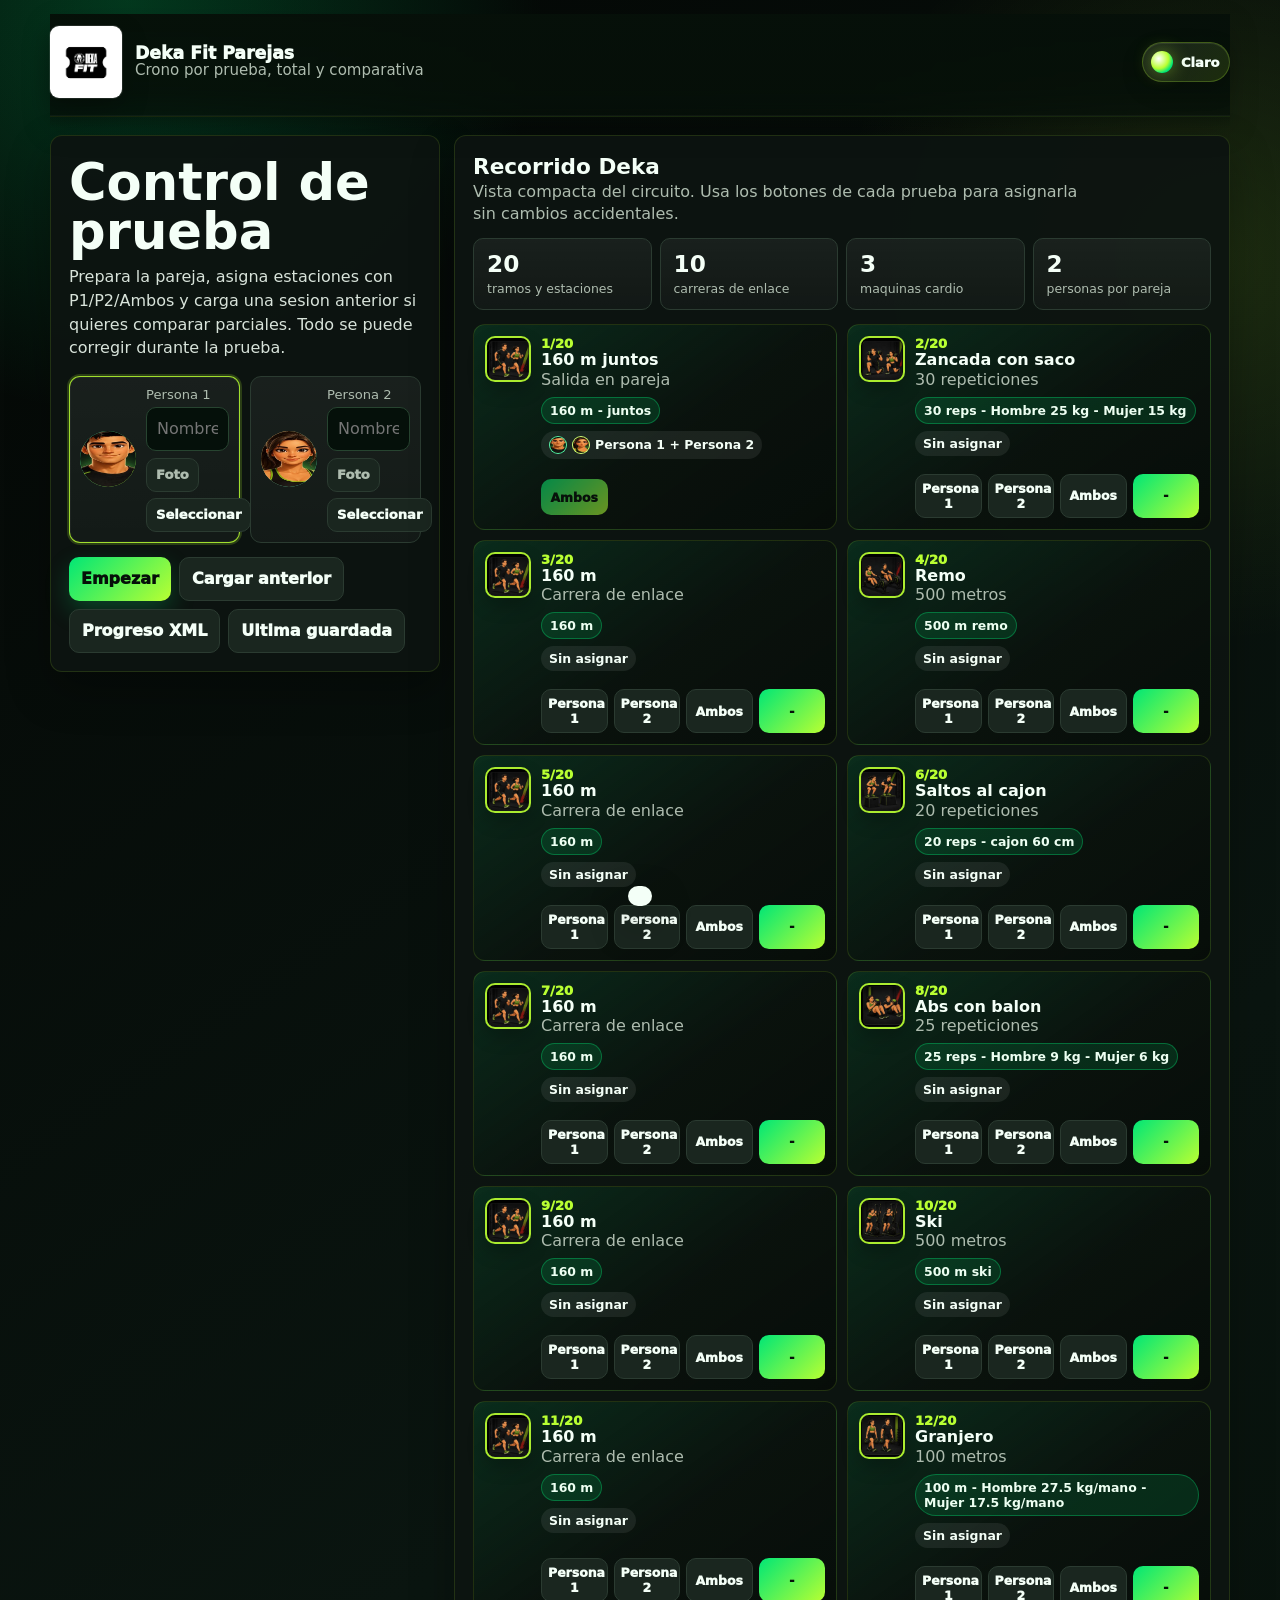
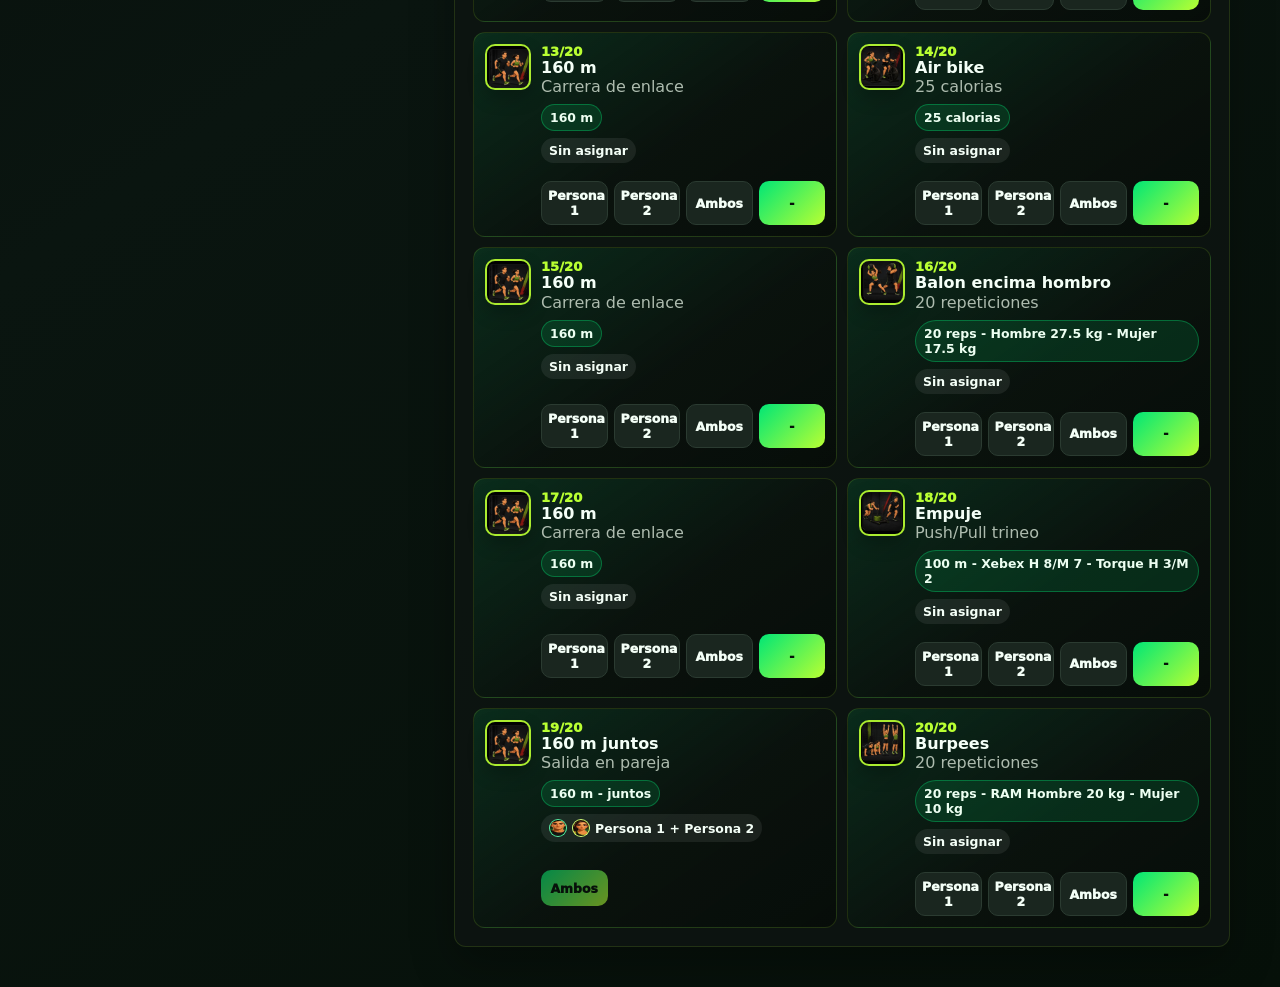
==== workout.html @ 3a797adf "Add workout page autosave and comparison export" ====
﻿<!doctype html>
<html lang="es">
<head>
  <meta charset="utf-8">
  <meta name="viewport" content="width=device-width, initial-scale=1, viewport-fit=cover">
  <meta name="theme-color" content="#061009">
  <meta name="apple-mobile-web-app-capable" content="yes">
  <meta name="apple-mobile-web-app-status-bar-style" content="black-translucent">
  <title>Deka Fit Parejas</title>
  <link rel="icon" href="img/logo.svg" type="image/svg+xml">
  <link rel="stylesheet" href="css/styles.css">
</head>
<body data-page="workout">
  <noscript><div class="noscript">Activa JavaScript para usar el cronometro.</div></noscript>

  <main class="app">
    <header class="topbar">
      <div class="brand">
        <span class="brand-logo" aria-label="Deka"></span>
        <div>
          <h1>Deka Fit Parejas</h1>
          <p>Crono por prueba, total y comparativa</p>
        </div>
      </div>
      <div class="top-actions">
        <button class="theme-toggle" id="themeToggle" type="button">Claro</button>
        <div class="status" id="status"></div>
      </div>
    </header>

    <section class="screen" id="setupScreen">
      <div class="setup-grid">
        <section class="panel intro-panel">
          <div class="hero-image" aria-hidden="true"></div>
          <h2>Control de prueba</h2>
          <p>Prepara la pareja, asigna estaciones con P1/P2/Ambos y carga una sesion anterior si quieres comparar parciales. Todo se puede corregir durante la prueba.</p>

          <div class="athletes">
            <article class="athlete-card selected" id="cardA">
              <div class="avatar" id="avatarA">P1</div>
              <div class="athlete-body">
                <label>Persona 1<input id="nameA" type="text" autocomplete="name" placeholder="Nombre opcional"></label>
                <div class="row-actions">
                  <label class="small-btn file-btn">Foto<input id="photoA" type="file" accept="image/*"></label>
                  <button class="small-btn" id="selectA" type="button">Seleccionar</button>
                </div>
              </div>
            </article>

            <article class="athlete-card" id="cardB">
              <div class="avatar avatar-b" id="avatarB">P2</div>
              <div class="athlete-body">
                <label>Persona 2<input id="nameB" type="text" autocomplete="name" placeholder="Nombre opcional"></label>
                <div class="row-actions">
                  <label class="small-btn file-btn">Foto<input id="photoB" type="file" accept="image/*"></label>
                  <button class="small-btn" id="selectB" type="button">Seleccionar</button>
                </div>
              </div>
            </article>
          </div>

          <div class="actions">
            <button class="btn primary" id="startBtn" type="button">Empezar</button>
            <button class="btn" id="resumeBtn" type="button" hidden>Reanudar prueba</button>
            <label class="btn file-btn">Cargar anterior<input id="importFile" type="file" accept=".xml,.json,application/xml,text/xml,application/json"></label>
            <label class="btn file-btn">Progreso XML<input id="progressFiles" type="file" multiple accept=".xml,application/xml,text/xml"></label>
            <button class="btn" id="loadLastBtn" type="button">Ultima guardada</button>
          </div>
        </section>

        <section class="panel route-panel">
          <h2>Recorrido Deka</h2>
          <p>Vista compacta del circuito. Usa los botones de cada prueba para asignarla sin cambios accidentales.</p>
          <div class="metrics">
            <div><strong>20</strong><span>tramos y estaciones</span></div>
            <div><strong>10</strong><span>carreras de enlace</span></div>
            <div><strong>3</strong><span>maquinas cardio</span></div>
            <div><strong>2</strong><span>personas por pareja</span></div>
          </div>
          <div class="progress-panel"></div>
          <div class="route-list" id="routeList"></div>
        </section>
      </div>
    </section>

    <section class="screen active" id="workoutScreen">
      <div class="workout-grid">
        <section class="stage">
          <div class="stage-art" id="stationArt"></div>
          <div class="stage-body">
            <div class="station-head">
              <div>
                <p class="muted" id="stationCount">1/20</p>
                <h2 id="stationName">160 m juntos</h2>
                <p class="muted" id="stationDetail">Salida en pareja</p>
                <span class="badge" id="stationStandard">160 m - juntos</span>
                <div id="currentAssignee" class="assignee">Persona 1 + Persona 2</div>
              </div>
              <div class="alarm" id="alarm" style="--p:0deg"><span>⏱</span></div>
            </div>

            <div class="timers">
              <div><span>Esta prueba</span><strong id="stationTimer">00:00.0</strong></div>
              <div><span>Total</span><strong id="totalTimer">00:00.0</strong></div>
            </div>

            <div class="actions adjust-actions">
              <button class="small-btn" data-adjust="-10" type="button">-10s</button>
              <button class="small-btn" data-adjust="-5" type="button">-5s</button>
              <button class="small-btn" data-adjust="5" type="button">+5s</button>
              <button class="small-btn" data-adjust="10" type="button">+10s</button>
            </div>

            <div class="actions workout-actions">
              <button class="btn primary next-btn" id="nextBtn" type="button">Pasar prueba</button>
              <button class="btn" id="prevBtn" type="button">Volver prueba</button>
              <button class="btn" id="editCurrentBtn" type="button">Editar tiempo</button>
              <button class="btn" id="pauseBtn" type="button">Pausar</button>
              <button class="btn danger" id="resetBtn" type="button">Reiniciar</button>
            </div>
          </div>
        </section>

        <aside class="panel history-panel">
          <h3>Parciales</h3>
          <div id="splitList"></div>
        </aside>
      </div>
    </section>

    <section class="screen" id="resultsScreen">
      <div class="results-grid">
        <section class="panel results-panel">
          <h2>Sesion completada</h2>
          <p class="muted" id="resultNames">Pareja</p>
          <div class="total" id="resultTotal">00:00.0</div>
          <p class="muted" id="resultDelta"></p>
          <div class="actions">
            <button class="btn primary" id="pngBtn" type="button">PNG normal</button>
            <button class="btn primary" id="comparePngBtn" type="button">PNG comparativo</button>
            <button class="btn primary" id="xmlBtn" type="button">Guardar XML</button>
            <label class="btn file-btn">Comparar XML<input id="resultImportFile" type="file" accept=".xml,.json,application/xml,text/xml,application/json"></label>
            <label class="btn file-btn">Progreso XML<input id="progressFilesResults" type="file" multiple accept=".xml,application/xml,text/xml"></label>
            <button class="btn" id="copyBtn" type="button">Texto</button>
            <button class="btn" id="newBtn" type="button">Empezar</button>
          </div>
          <p class="save-note">El XML es tu intento guardado: cargalo en otra sesion para comparar tiempos, personas y mejoras.</p>
          <div id="resultSplits"></div>
        </section>

        <aside class="panel charts-panel">
          <h3>Ritmo y picos</h3>
          <div class="rhythm-chart" id="rhythmBox"></div>
          <h3>Comparativa XML</h3>
          <div id="compareBox"></div>
          <div class="progress-panel"></div>
          <h3>Esfuerzo por persona</h3>
          <div id="effortBox"></div>
          <h3>Peso de cada prueba</h3>
          <div id="chartBox"></div>
        </aside>
      </div>
    </section>
  </main>

  <div class="modal-back" id="editModal">
    <div class="modal">
      <h3 id="editTitle">Editar tiempo</h3>
      <p class="muted">Ajusta minutos, segundos y decimas.</p>
      <div class="edit-grid">
        <label>Min<input id="editMin" type="number" inputmode="numeric" min="0" value="0"></label>
        <label>Seg<input id="editSec" type="number" inputmode="numeric" min="0" max="59" value="0"></label>
        <label>Dec<input id="editDec" type="number" inputmode="numeric" min="0" max="9" value="0"></label>
      </div>
      <div class="actions">
        <button class="btn primary" id="saveEditBtn" type="button">Guardar</button>
        <button class="btn" id="cancelEditBtn" type="button">Cancelar</button>
      </div>
    </div>
  </div>

  <div class="toast" id="toast"></div>
  <canvas id="exportCanvas" width="1080" height="1800"></canvas>

  <script src="js/data.js"></script>
  <script src="js/storage.js"></script>
  <script src="js/export.js"></script>
  <script src="js/app.js"></script>
</body>
</html>
---- css/styles.css ----
﻿:root {
  color-scheme: dark;
  --bg: #061009;
  --surface: #0d1511;
  --surface-2: #131d17;
  --surface-3: #1a261f;
  --line: #2b3b31;
  --line-strong: #3d5645;
  --text: #f4fff7;
  --muted: #aebcaf;
  --soft: #d8e3da;
  --green: #00e676;
  --lime: #b9ff32;
  --red: #ff5f68;
  --orange: #ffb020;
  --shadow: 0 18px 42px rgba(0, 0, 0, .42);
  --radius: 10px;
  font-family: Inter, ui-sans-serif, system-ui, -apple-system, BlinkMacSystemFont, "Segoe UI", Arial, sans-serif;
}

* { box-sizing: border-box; }
html { min-height: 100%; -webkit-text-size-adjust: 100%; scroll-behavior: smooth; }
body {
  margin: 0;
  min-height: 100vh;
  overflow-x: hidden;
  color: var(--text);
  background:
    radial-gradient(circle at 10% 0%, rgba(0, 230, 118, .22), transparent 26rem),
    radial-gradient(circle at 95% 10%, rgba(185, 255, 50, .12), transparent 24rem),
    linear-gradient(145deg, #040705 0%, #0a1510 54%, #061009 100%);
}

button, input, label { font: inherit; }
input, button { font-size: 16px; }
button {
  border: 0;
  cursor: pointer;
  touch-action: manipulation;
  -webkit-tap-highlight-color: rgba(185, 255, 50, .18);
  -webkit-user-select: none;
  user-select: none;
}
button:disabled { opacity: .55; cursor: not-allowed; }

.noscript { padding: 12px; background: var(--red); color: #fff; font-weight: 950; }
.app { width: min(100%, 1180px); margin: 0 auto; padding: max(20px, env(safe-area-inset-top)) 18px max(40px, env(safe-area-inset-bottom)); }

.topbar {
  position: sticky;
  top: 0;
  z-index: 30;
  display: flex;
  align-items: center;
  justify-content: space-between;
  gap: 14px;
  padding: 10px 0 17px;
  margin-bottom: 16px;
  border-bottom: 1px solid rgba(185, 255, 50, .14);
  background: linear-gradient(180deg, rgba(6, 16, 9, .98), rgba(6, 16, 9, .92) 74%, rgba(6, 16, 9, .76));
  backdrop-filter: blur(10px);
  box-shadow: 0 12px 28px rgba(0, 0, 0, .18), inset 0 -1px 0 rgba(255,255,255,.035);
}
.topbar:after {
  content: "";
  position: absolute;
  left: 0;
  right: 0;
  bottom: -12px;
  height: 12px;
  pointer-events: none;
  background: linear-gradient(180deg, rgba(6,16,9,.34), transparent);
}
.top-actions { display: flex; align-items: center; gap: 8px; }
.theme-toggle {
  min-height: 42px;
  width: 92px;
  padding: 8px 12px 8px 39px;
  position: relative;
  border-radius: 999px;
  border: 1px solid rgba(185,255,50,.24);
  background: linear-gradient(135deg, rgba(255,255,255,.08), rgba(185,255,50,.12));
  color: var(--text);
  font-weight: 950;
  font-size: .82rem;
  box-shadow: inset 0 1px 0 rgba(255,255,255,.08), 0 8px 22px rgba(0,0,0,.18);
}
.theme-toggle:before {
  content: "";
  position: absolute;
  left: 8px;
  top: 50%;
  width: 22px;
  height: 22px;
  transform: translateY(-50%);
  border-radius: 50%;
  background: radial-gradient(circle at 35% 35%, #fff, var(--lime) 48%, var(--green) 72%);
  box-shadow: 0 0 18px rgba(185,255,50,.44);
}
body.theme-light .theme-toggle { border-color: rgba(0,120,60,.22); background: linear-gradient(135deg, #fff, #e8efe7); }
body.theme-light .theme-toggle:before { background: radial-gradient(circle at 35% 35%, #0b1510, #203325 58%, #00e676 72%); }
.brand { display: flex; align-items: center; gap: 13px; min-width: 0; }
.brand-logo {
  width: 66px;
  height: 66px;
  flex: 0 0 66px;
  border-radius: 0;
  background: url("../img/deka-fit-logo.png") center/132% auto no-repeat;
  box-shadow: 0 0 24px rgba(0, 230, 118, .12);
}
h1, h2, h3, p { margin: 0; }
h1 { font-size: 1.1rem; line-height: 1.05; }
.brand p, .muted, .panel > p { color: var(--muted); }
.status { padding: 8px 12px; border-radius: 999px; border: 1px solid rgba(255,255,255,.12); background: rgba(255,255,255,.05); color: var(--muted); font-weight: 850; font-size: .84rem; white-space: nowrap; }
.status:empty { display: none; }
.status.running { color: var(--lime); border-color: rgba(185,255,50,.45); }
.status.paused { color: var(--orange); border-color: rgba(255,176,32,.55); }

.screen { display: none; }
.screen.active { display: block; }
.setup-grid, .workout-grid, .results-grid { display: grid; gap: 14px; align-items: start; }
.setup-grid { grid-template-columns: minmax(330px, 390px) minmax(0, 1fr); }
.workout-grid { grid-template-columns: minmax(0, 1fr) 340px; }
.results-grid { grid-template-columns: minmax(0, 1fr) 360px; }
.panel, .stage { background: rgba(13, 21, 17, .95); border: 1px solid var(--line); border-radius: var(--radius); box-shadow: var(--shadow); }
.panel { padding: 16px; }

.intro-panel { align-self: start; }
.hero-image { display: none; }
.intro-panel h2 { font-size: clamp(2.4rem, 4.6vw, 4rem); line-height: .95; margin: 4px 0 10px; letter-spacing: 0; }
.intro-panel p { line-height: 1.48; margin-bottom: 16px; color: var(--soft); }
.athletes { display: grid; grid-template-columns: 1fr 1fr; gap: 10px; margin-bottom: 14px; }
.athlete-card { display: grid; grid-template-columns: 56px 1fr; gap: 10px; align-items: center; min-width: 0; padding: 10px; border: 1px solid var(--line); border-radius: 9px; background: rgba(255,255,255,.045); }
.athlete-card.selected { border-color: var(--lime); box-shadow: 0 0 0 3px rgba(185,255,50,.14); }
.avatar { width: 56px; height: 56px; border-radius: 50%; overflow: hidden; display: grid; place-items: center; border: 0; background: linear-gradient(135deg,#35ffd1,#b9ff32); color: #061009; font-weight: 950; }
.avatar-b { background: linear-gradient(135deg,#ffb36b,#35ffd1); }
.avatar img { width: 100%; height: 100%; object-fit: cover; display: block; transform: scale(2.05); object-position: 50% 31%; }
.face img { width: 100%; height: 100%; object-fit: cover; display: block; transform: scale(2.15); object-position: 50% 31%; }
.athlete-body { min-width: 0; }
.athlete-body label, .edit-grid label { display: grid; gap: 5px; color: var(--muted); font-size: .82rem; }
.athlete-body input, .edit-grid input { min-width: 0; width: 100%; border: 1px solid #274430; border-radius: 8px; background: #05100a; color: var(--text); padding: 10px; outline: none; }
.athlete-body input:focus, .edit-grid input:focus { border-color: var(--green); }
.row-actions, .actions { display: flex; flex-wrap: wrap; gap: 8px; align-items: center; }
.row-actions { gap: 6px; margin-top: 7px; }

.btn, .small-btn, .assign-btn { border-radius: 9px; font-weight: 950; color: var(--text); background: var(--surface-3); border: 1px solid var(--line); min-height: 44px; padding: 10px 12px; }
.small-btn { min-height: 34px; padding: 7px 9px; font-size: .82rem; }
.primary { color: #061009; border: 0; background: linear-gradient(135deg, var(--green), var(--lime)); }
.danger { background: #261416; border-color: rgba(255,95,104,.45); color: #ffd5d7; }
.paused-btn { color: #061009; background: linear-gradient(135deg,#ffb020,#ffe08a); border: 0; }
.file-btn { position: relative; overflow: hidden; display: inline-grid; place-items: center; }
.file-btn input { position: absolute; inset: 0; opacity: 0; font-size: 120px; }

.route-panel h2 { font-size: 1.35rem; }
.route-panel > p { margin-top: 2px; line-height: 1.35; }
.metrics { display: grid; grid-template-columns: repeat(4, minmax(0, 1fr)); gap: 8px; margin: 14px 0; }
.metrics div { padding: 13px; border: 1px solid var(--line); border-radius: 8px; background: rgba(255,255,255,.045); }
.metrics strong { display: block; font-size: 1.45rem; line-height: 1; }
.metrics span { display: block; margin-top: 6px; color: var(--muted); font-size: .78rem; }
.route-list { display: grid; grid-template-columns: repeat(2, minmax(0, 1fr)); gap: 10px; }
.station-card { display: grid; grid-template-columns: 46px 1fr; gap: 10px; align-items: start; min-width: 0; padding: 11px; border: 1px solid #2d4635; border-radius: 9px; background: linear-gradient(145deg,#082414,#0b1710 75%); }
.station-icon { width: 46px; height: 46px; display: grid; place-items: center; border-radius: 9px; border: 2px solid var(--lime); background: #07120b; color: var(--lime); font-size: .72rem; font-weight: 950; }
.station-art-thumb, .stage-picture {
  background-image: url("../img/stations-sprite.jpg");
  background-size: 400% 300%;
  background-repeat: no-repeat;
  color: transparent;
  overflow: hidden;
}
.station-art-thumb span, .stage-picture span { opacity: 0; }
.art-run { background-position: 0% 0%; }
.art-saco { background-position: 33.333% 0%; }
.art-remo { background-position: 66.666% 0%; }
.art-box { background-position: 100% 0%; }
.art-core { background-position: 0% 50%; }
.art-ski { background-position: 33.333% 50%; }
.art-grip { background-position: 66.666% 50%; }
.art-bike { background-position: 100% 50%; }
.art-ball { background-position: 0% 100%; }
.art-push { background-position: 33.333% 100%; }
.art-20 { background-position: 66.666% 100%; }
.station-card h3 { font-size: 1rem; line-height: 1.15; }
.station-num { color: var(--lime); font-weight: 950; font-size: .82rem; }
.badge { display: inline-block; margin-top: 8px; padding: 5px 8px; border-radius: 999px; background: rgba(0,230,118,.18); border: 1px solid rgba(0,230,118,.45); color: #edfff2; font-size: .78rem; font-weight: 900; }
.assignee { display: inline-flex; align-items: center; gap: 5px; margin-top: 7px; padding: 5px 8px; border-radius: 999px; background: rgba(255,255,255,.08); font-size: .78rem; font-weight: 900; }
.face { width: 18px; height: 18px; border-radius: 50%; display: inline-grid; place-items: center; border: 1px solid rgba(255,255,255,.35); background: var(--green); color: #061009; font-size: 10px; font-weight: 950; overflow: hidden; }
.face.b { background: var(--lime); }
.assign-row { grid-column: 2; display: grid; grid-template-columns: repeat(4, minmax(0, 1fr)); gap: 6px; margin-top: 8px; }
.assign-btn { min-height: 36px; padding: 6px; font-size: .78rem; }
.assign-btn.active { color: #061009; background: linear-gradient(135deg,var(--green),var(--lime)); border: 0; }

.stage { overflow: hidden; }
.stage-art { min-height: 180px; display: grid; place-items: center; text-align: center; background: radial-gradient(circle at 30% 20%, rgba(185,255,50,.17), transparent 13rem), linear-gradient(145deg,#083719,#07120b); border-bottom: 1px solid var(--line); padding: 18px; }
.stage-art strong { display: block; font-size: clamp(2.2rem, 7vw, 4.5rem); line-height: .95; }
.stage-visual { width: min(100%, 760px); display: grid; gap: 12px; justify-items: center; }
.stage-picture { width: min(100%, 360px); aspect-ratio: 4 / 3; border-radius: 10px; border: 2px solid var(--lime); box-shadow: 0 20px 42px rgba(0,0,0,.32); }
.stage-body { padding: 16px; }
.station-head { display: flex; justify-content: space-between; gap: 14px; align-items: flex-start; }
.station-head h2 { font-size: clamp(1.6rem, 4vw, 2.4rem); line-height: 1; }
.alarm { width: 78px; height: 78px; flex: 0 0 auto; border-radius: 50%; display: grid; place-items: center; background: conic-gradient(var(--lime) var(--p,0deg), #243229 0); animation: ring .55s infinite alternate ease-in-out; }
.alarm span { width: 60px; height: 60px; border-radius: 50%; display: grid; place-items: center; background: #101914; border: 3px solid #f4fff7; }
.alarm.paused { animation: none; filter: grayscale(.25); }
@keyframes ring { from { transform: rotate(-3deg) scale(1); } to { transform: rotate(3deg) scale(1.04); } }
.timers { display: grid; grid-template-columns: 1fr 1fr; gap: 10px; margin: 14px 0; }
.timers div { padding: 14px; border-radius: 9px; border: 1px solid var(--line); background: rgba(255,255,255,.045); }
.timers span { color: var(--muted); font-size: .8rem; }
.timers strong { display: block; font-size: clamp(2rem, 6vw, 3rem); line-height: 1; }
.workout-actions { position: sticky; bottom: max(8px, env(safe-area-inset-bottom)); z-index: 5; padding-top: 10px; background: linear-gradient(180deg, transparent, rgba(13,21,17,.98) 35%); }
.workout-actions .next-btn { min-height: 62px; font-size: 1.12rem; flex: 1 1 220px; }
.history-panel { max-height: 78vh; overflow: auto; }
.split-row, .result-row, .chart-row { display: grid; grid-template-columns: 34px 1fr auto; gap: 9px; align-items: center; padding: 10px 0; border-bottom: 1px solid rgba(255,255,255,.08); }
.split-row.current { color: var(--lime); }
.split-name small, .chart-name small { display: block; color: var(--muted); font-size: .74rem; margin-top: 2px; }
.idx { color: var(--muted); font-weight: 950; }
.split-time, .result-time, .chart-time { font-weight: 950; white-space: nowrap; }
.total { font-size: clamp(3.2rem, 12vw, 5.2rem); font-weight: 950; line-height: 1; margin: 6px 0; color: var(--lime); }
.save-note { margin: 10px 0 14px; color: var(--muted); line-height: 1.35; font-size: .9rem; }
.charts-panel h3 + h3 { margin-top: 18px; }
.bar { grid-column: 2 / 4; height: 16px; border-radius: 999px; background: rgba(255,255,255,.15); overflow: hidden; }
.fill { display: block; height: 100%; width: var(--w); background: linear-gradient(90deg,var(--green),var(--lime)); border-radius: inherit; }
.rhythm-chart { position: relative; min-height: 190px; margin-top: 12px; border: 1px solid var(--line); border-radius: 9px; overflow: hidden; background: linear-gradient(180deg, rgba(255,255,255,.055), rgba(255,255,255,.02)); }
.rhythm-chart svg { width: 100%; height: 150px; display: block; }
.rhythm-chart .grid-line, .progress-chart .grid-line { stroke: rgba(255,255,255,.09); stroke-width: 1; }
.rhythm-chart .area { fill: rgba(185,255,50,.16); }
.rhythm-chart .line, .progress-chart .line { fill: none; stroke: var(--lime); stroke-width: 4; stroke-linecap: round; stroke-linejoin: round; }
.rhythm-chart .dot, .progress-chart .dot { fill: var(--green); stroke: #f4fff7; stroke-width: 2; }
.rhythm-chart .event-dot { fill: #ffb020; stroke: #061009; stroke-width: 2; }
.rhythm-chart .event-label { fill: #061009; font-size: 7px; font-weight: 950; stroke: none; }
.rhythm-chart .scale-label { fill: var(--muted); font-size: 8px; font-weight: 850; }
.rhythm-legend { display: grid; grid-template-columns: repeat(5, minmax(0, 1fr)); gap: 5px; padding: 0 10px 10px; }
.rhythm-legend span { min-width: 0; padding: 4px 5px; border-radius: 7px; background: rgba(255,176,32,.12); border: 1px solid rgba(255,176,32,.28); color: var(--muted); font-size: .68rem; font-weight: 850; text-align: center; white-space: nowrap; }
.rhythm-legend strong { color: var(--orange); }
.rhythm-empty { display: grid; height: 100%; place-items: center; color: var(--muted); font-weight: 850; }
.progress-panel:not(:empty) { margin: 14px 0; padding: 12px; border: 1px solid var(--line); border-radius: 9px; background: rgba(255,255,255,.035); }
.progress-head { display: flex; align-items: center; justify-content: space-between; gap: 10px; margin-bottom: 10px; }
.progress-head span { font-weight: 950; white-space: nowrap; }
.progress-chart { height: 150px; margin-bottom: 10px; border-radius: 8px; overflow: hidden; background: rgba(0,0,0,.14); }
.progress-chart svg { display: block; width: 100%; height: 100%; }
.progress-row { display: flex; justify-content: space-between; gap: 10px; padding: 7px 0; border-top: 1px solid rgba(255,255,255,.08); color: var(--muted); }
.progress-row strong { color: var(--text); }
.compare-empty { margin-top: 10px; }
.compare-row {
  display: grid;
  grid-template-columns: 34px minmax(0, 1fr) auto;
  gap: 9px;
  align-items: center;
  padding: 10px 0;
  border-bottom: 1px solid rgba(255,255,255,.08);
}
.compare-name small {
  display: block;
  color: var(--muted);
  font-size: .72rem;
  margin-top: 2px;
}
.compare-bars {
  grid-column: 2 / 4;
  display: grid;
  gap: 4px;
}
.compare-bars i {
  display: block;
  width: var(--w);
  min-width: 2px;
  height: 7px;
  border-radius: 999px;
}
.compare-bars .prev { background: rgba(255,255,255,.22); }
.compare-bars .now { background: linear-gradient(90deg, var(--green), var(--lime)); }
.compare-row.delta-bad .compare-bars .now { background: linear-gradient(90deg, #ff5f68, #ffb020); }
.delta-good { color: var(--green); }
.delta-bad { color: var(--red); }
.modal-back { display: none; position: fixed; inset: 0; z-index: 50; background: rgba(0,0,0,.62); padding: 18px; place-items: center; }
.modal-back.active { display: grid; }
.modal { width: min(100%, 420px); border: 1px solid var(--line); border-radius: 10px; background: var(--surface); box-shadow: var(--shadow); padding: 16px; }
.edit-grid { display: grid; grid-template-columns: 1fr 1fr 1fr; gap: 8px; margin: 12px 0; }
.toast { position: fixed; left: 50%; bottom: max(18px, env(safe-area-inset-bottom)); z-index: 70; transform: translate(-50%,120%); transition: transform .25s ease; padding: 10px 12px; border-radius: 999px; background: #f4fff7; color: #061009; font-weight: 950; box-shadow: var(--shadow); max-width: calc(100% - 28px); }
.toast.show { transform: translate(-50%,0); }
canvas { display: none; }

body.theme-light {
  --bg: #f4f7f1;
  --surface: #ffffff;
  --surface-2: #f3f6f0;
  --surface-3: #e8efe7;
  --line: #d2ddcf;
  --line-strong: #afc0ac;
  --text: #101914;
  --muted: #5d6a60;
  --soft: #25352b;
  --shadow: 0 18px 42px rgba(18, 37, 25, .12);
  background:
    radial-gradient(circle at 10% 0%, rgba(0, 230, 118, .16), transparent 25rem),
    radial-gradient(circle at 95% 10%, rgba(185, 255, 50, .18), transparent 22rem),
    linear-gradient(145deg, #f7faf5 0%, #edf4ea 54%, #f9fbf7 100%);
}
body.theme-light .topbar {
  border-bottom-color: rgba(0, 120, 60, .14);
  background: linear-gradient(180deg, rgba(247,250,245,.98), rgba(247,250,245,.92) 74%, rgba(247,250,245,.76));
}
body.theme-light .topbar:after { background: linear-gradient(180deg, rgba(54, 105, 70, .12), transparent); }
body.theme-light .panel, body.theme-light .stage { background: rgba(255,255,255,.93); }
body.theme-light .intro-panel p { color: #25352b; }
body.theme-light .station-card { background: linear-gradient(145deg, #f7fff8, #edf5ec 75%); border-color: #cde0cf; }
body.theme-light .station-icon { background: #f8fff8; color: #0d7a3a; }
body.theme-light .station-art-thumb, body.theme-light .stage-picture {
  background-image: url("../img/stations-sprite.jpg");
  background-size: 400% 300%;
  background-repeat: no-repeat;
}
body.theme-light .badge { color: #0d3b22; background: rgba(0,230,118,.13); }
body.theme-light .assignee { background: rgba(10,30,18,.08); }
body.theme-light .stage-art { background: radial-gradient(circle at 30% 20%, rgba(185,255,50,.24), transparent 13rem), linear-gradient(145deg,#e8fff0,#f7fff8); }
body.theme-light .timers div, body.theme-light .metrics div { background: rgba(10,30,18,.04); }
body.theme-light .workout-actions { background: linear-gradient(180deg, transparent, rgba(255,255,255,.96) 35%); }
body.theme-light .athlete-body input, body.theme-light .edit-grid input { background: #fbfff9; color: var(--text); }
body.theme-light .modal { background: #fff; }

/* Professional UI polish: calmer surfaces, stronger timing focus, Synergym-like lime accents. */
.app { padding-top: max(14px, env(safe-area-inset-top)); }
.topbar {
  padding: 12px 0 18px;
  margin-bottom: 18px;
}
.brand-logo {
  width: 72px;
  height: 72px;
  flex-basis: 72px;
  border-radius: 9px;
  background-color: #fff;
  background-size: 86% auto;
  box-shadow: 0 10px 26px rgba(0, 0, 0, .28), 0 0 0 1px rgba(255,255,255,.12);
}
body.theme-light .brand-logo {
  background-color: transparent;
  background-size: 94% auto;
  box-shadow: none;
}
h1 { font-size: 1.08rem; font-weight: 950; letter-spacing: 0; }
.brand p { font-size: .94rem; line-height: 1.18; }
.panel, .stage {
  border-color: rgba(185, 255, 50, .13);
  border-radius: 12px;
  box-shadow: 0 18px 44px rgba(0, 0, 0, .30);
}
body.theme-light .panel, body.theme-light .stage {
  border-color: rgba(16, 25, 20, .10);
  box-shadow: 0 16px 38px rgba(15, 35, 23, .10);
}
.intro-panel h2 {
  font-size: clamp(2.25rem, 4vw, 3.45rem);
  letter-spacing: 0;
}
.intro-panel p, .route-panel > p {
  max-width: 62ch;
}
.athlete-card {
  border-radius: 11px;
  background: linear-gradient(180deg, rgba(255,255,255,.055), rgba(255,255,255,.03));
}
.athlete-card.selected {
  border-color: rgba(185,255,50,.86);
  box-shadow: 0 0 0 2px rgba(185,255,50,.18), inset 0 0 0 1px rgba(255,255,255,.04);
}
.athlete-body input, .edit-grid input {
  min-height: 44px;
  border-radius: 10px;
}
.btn, .small-btn, .assign-btn {
  border-radius: 10px;
  transition: transform .14s ease, border-color .14s ease, box-shadow .14s ease, background .14s ease;
}
.btn:active, .small-btn:active, .assign-btn:active { transform: translateY(1px) scale(.99); }
.primary {
  box-shadow: 0 10px 24px rgba(0, 230, 118, .22);
}
.theme-toggle {
  width: 88px;
  min-height: 40px;
  padding-left: 38px;
}
.metrics div {
  border-radius: 10px;
  background: linear-gradient(180deg, rgba(255,255,255,.055), rgba(255,255,255,.025));
}
.station-card {
  border-radius: 12px;
  border-color: rgba(185,255,50,.14);
  background: linear-gradient(145deg, rgba(0,230,118,.12), rgba(10,18,13,.88) 54%, rgba(7,13,9,.96));
}
.station-icon {
  border-radius: 10px;
  border-color: rgba(185,255,50,.92);
  box-shadow: 0 8px 18px rgba(0,0,0,.24);
}
.badge {
  background: rgba(0, 230, 118, .13);
  border-color: rgba(0, 230, 118, .34);
}
.assignee {
  background: rgba(255,255,255,.075);
}
.stage-art {
  background:
    radial-gradient(circle at 20% 10%, rgba(185,255,50,.22), transparent 14rem),
    linear-gradient(145deg, #072313, #07110b 68%);
}
.stage-picture {
  border-radius: 12px;
  border-color: rgba(185,255,50,.82);
}
.timers div {
  border-radius: 12px;
  background: rgba(255,255,255,.052);
}
.timers strong, .total {
  font-variant-numeric: tabular-nums;
  letter-spacing: .01em;
}
.workout-actions {
  border-radius: 14px 14px 0 0;
}
.workout-actions .next-btn {
  min-height: 68px;
  font-size: 1.18rem;
}
.rhythm-chart, .progress-panel:not(:empty), .progress-chart {
  border-radius: 12px;
}
body.theme-light .station-card {
  background: linear-gradient(145deg, #fbfffb, #f0f7ee 72%);
  border-color: rgba(14, 95, 45, .12);
}
body.theme-light .badge {
  background: rgba(0, 230, 118, .12);
  border-color: rgba(0, 120, 60, .18);
}
body.theme-light .assignee {
  background: rgba(12, 32, 20, .075);
}
body.theme-light .stage-art {
  background:
    radial-gradient(circle at 20% 10%, rgba(185,255,50,.30), transparent 14rem),
    linear-gradient(145deg, #effff3, #fbfff9 68%);
}
body.theme-light .rhythm-chart,
body.theme-light .progress-chart {
  background: linear-gradient(180deg, rgba(6,16,9,.035), rgba(6,16,9,.015));
}

@media (min-width: 1180px) {
  .app { padding-left: 0; padding-right: 0; }
  .route-list { grid-template-columns: repeat(2, minmax(280px, 1fr)); }
  .intro-panel h2 { font-size: 3.2rem; }
  .panel { padding: 18px; }
}

@media (max-width: 920px) {
  .setup-grid, .workout-grid, .results-grid { grid-template-columns: 1fr; }
  .history-panel { max-height: none; }
  .route-list { grid-template-columns: 1fr 1fr; }
}

@media (max-width: 640px) {
  .app { padding-left: 12px; padding-right: 12px; }
  .topbar { align-items: flex-start; gap: 8px; }
  .brand-logo { width: 62px; height: 62px; flex-basis: 62px; background-position: center; background-size: 86% auto; }
  body.theme-light .brand-logo { background-size: 94% auto; }
  h1 { font-size: 1rem; }
  .status { display: none; }
  .panel { padding: 14px; }
  .hero-image { height: 132px; margin-bottom: 14px; }
  .intro-panel h2 { font-size: 2.45rem; }
  .athletes { grid-template-columns: 1fr; }
  .metrics { grid-template-columns: 1fr 1fr; }
  .route-list { grid-template-columns: 1fr; }
  .station-card { grid-template-columns: 44px 1fr; }
  .assign-row { grid-column: 1 / 3; }
  .stage-art { min-height: 130px; }
  .stage-body { padding: 14px; }
  .station-head { align-items: center; }
  .alarm { width: 70px; height: 70px; }
  .alarm span { width: 54px; height: 54px; }
  .timers { grid-template-columns: 1fr 1fr; }
  .timers div { padding: 12px; }
  .timers strong { font-size: 1.8rem; }
  .adjust-actions .small-btn { flex: 1 1 68px; }
  .workout-actions .btn { flex: 1 1 130px; }
  .workout-actions .next-btn { flex-basis: 100%; }
  .split-row, .result-row, .chart-row { grid-template-columns: 30px minmax(0, 1fr) auto; }
  .bar { grid-column: 2 / 4; }
}

@media (max-width: 380px) {
  .timers { grid-template-columns: 1fr; }
  .station-head { align-items: flex-start; }
  .alarm { width: 62px; height: 62px; }
  .alarm span { width: 48px; height: 48px; }
}
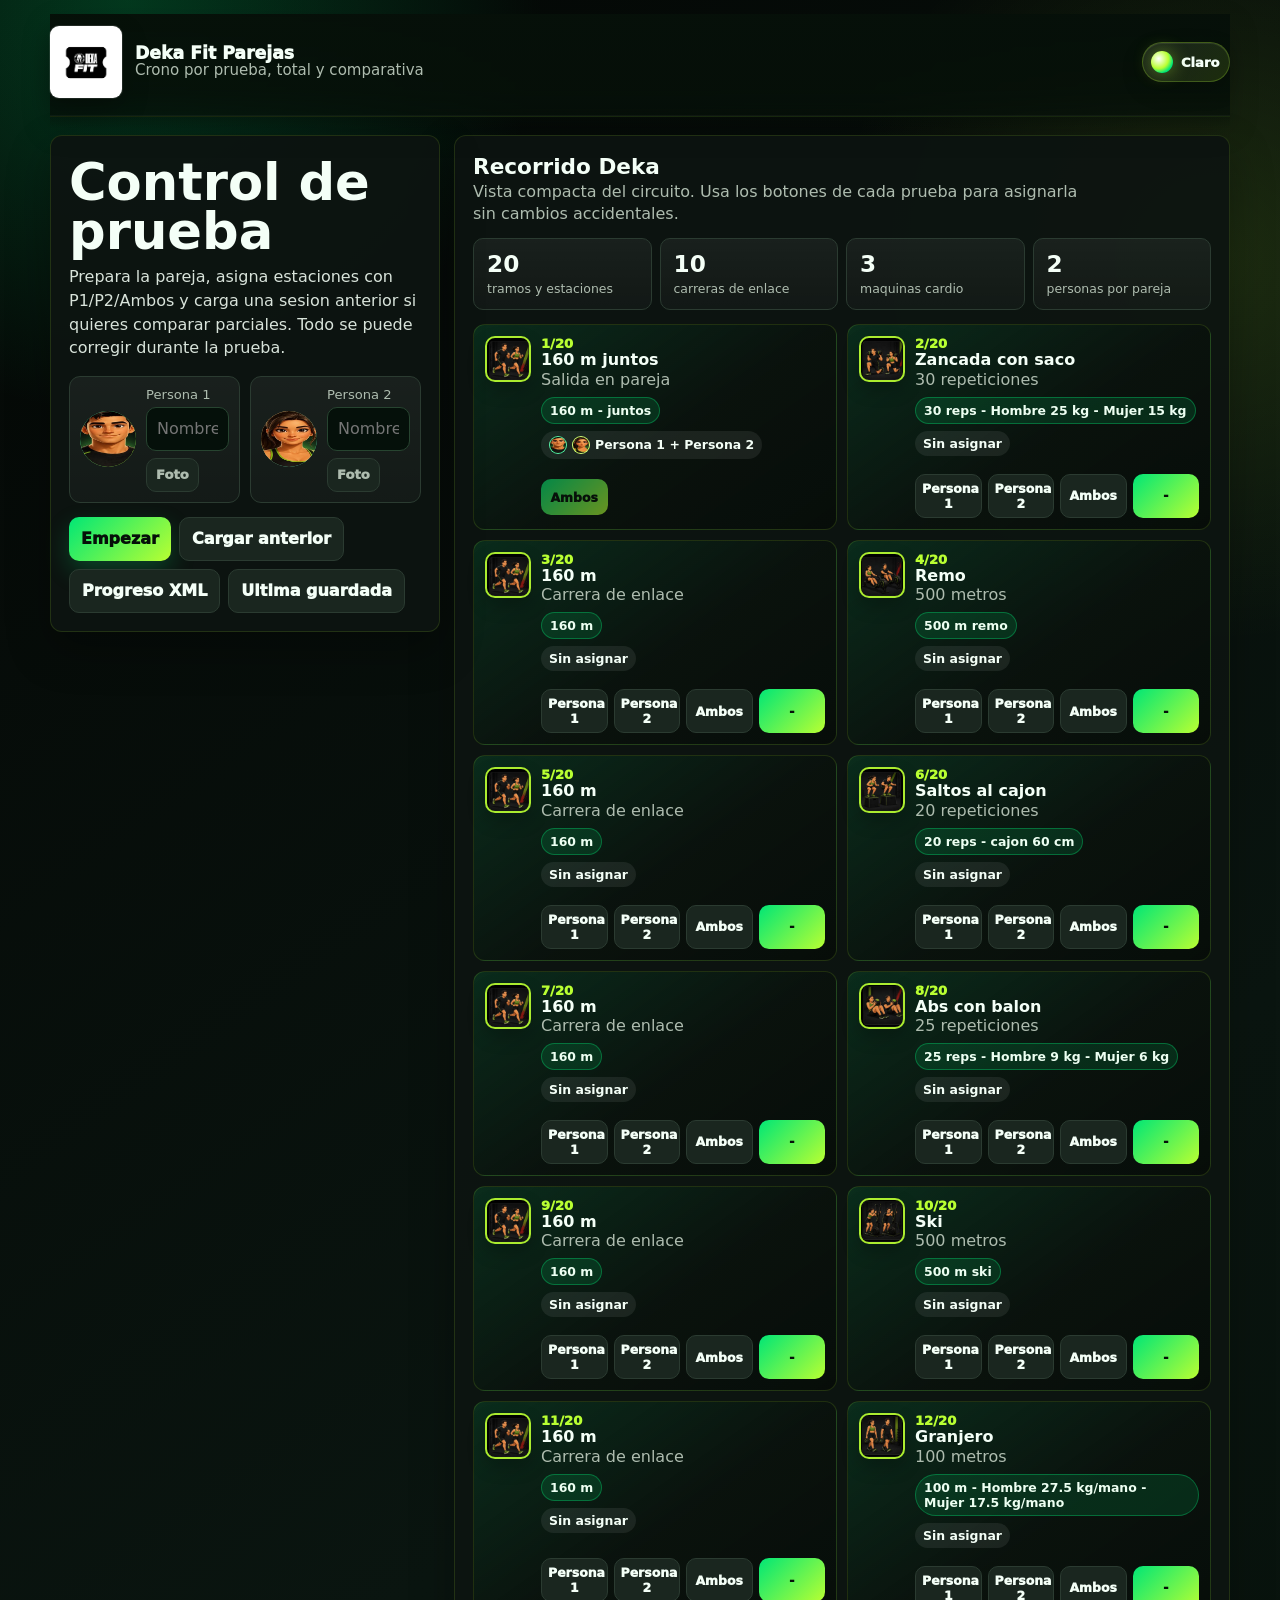
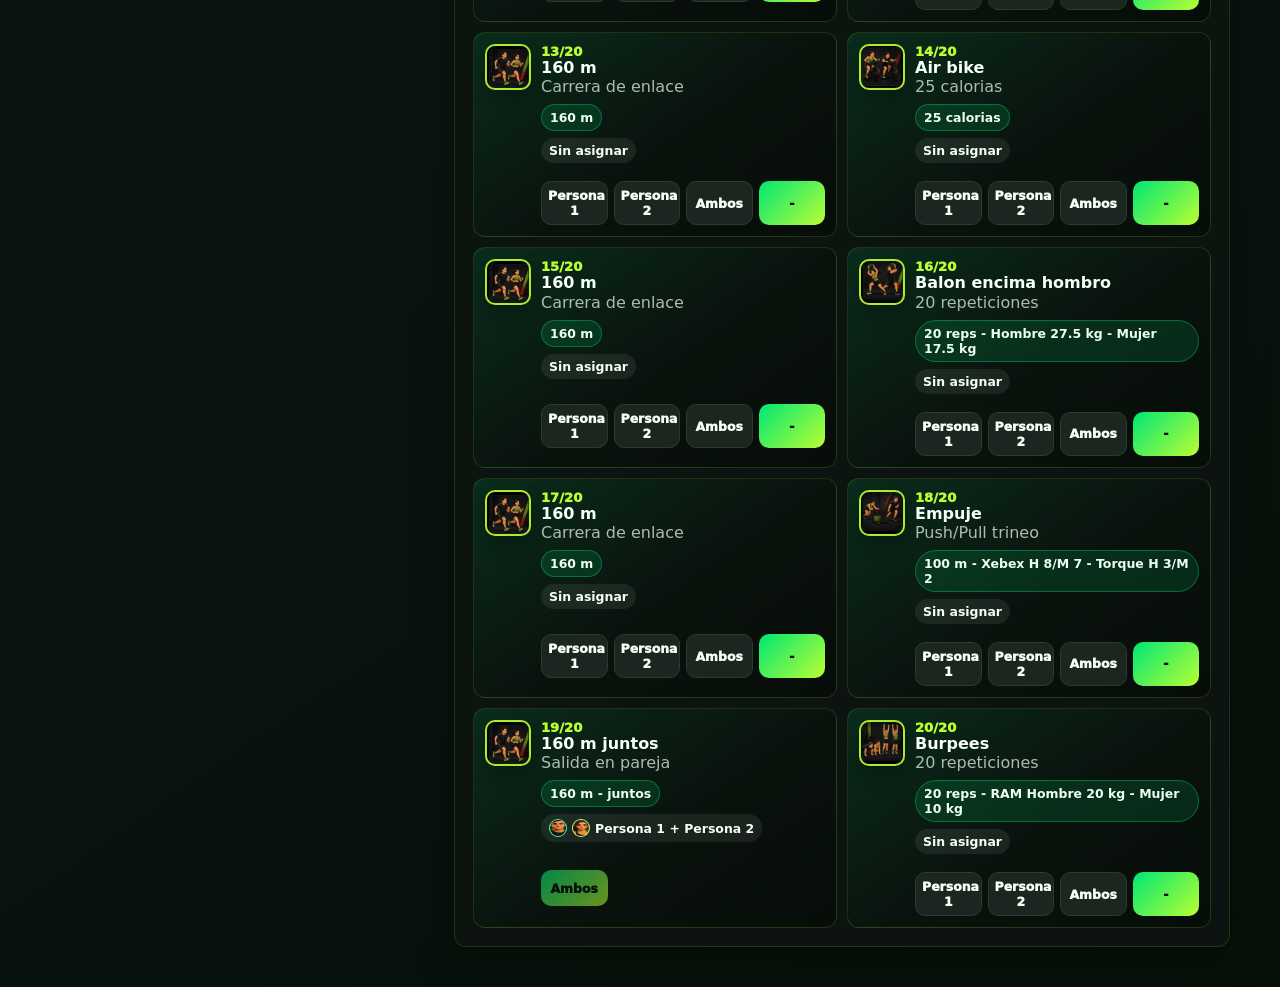
==== commit 96ac7239: "Simplify athlete setup controls" ====
--- a/workout.html
+++ b/workout.html
@@ -36,13 +36,12 @@
           <p>Prepara la pareja, asigna estaciones con P1/P2/Ambos y carga una sesion anterior si quieres comparar parciales. Todo se puede corregir durante la prueba.</p>
 
           <div class="athletes">
-            <article class="athlete-card selected" id="cardA">
+            <article class="athlete-card" id="cardA">
               <div class="avatar" id="avatarA">P1</div>
               <div class="athlete-body">
                 <label>Persona 1<input id="nameA" type="text" autocomplete="name" placeholder="Nombre opcional"></label>
                 <div class="row-actions">
                   <label class="small-btn file-btn">Foto<input id="photoA" type="file" accept="image/*"></label>
-                  <button class="small-btn" id="selectA" type="button">Seleccionar</button>
                 </div>
               </div>
             </article>
@@ -53,7 +52,6 @@
                 <label>Persona 2<input id="nameB" type="text" autocomplete="name" placeholder="Nombre opcional"></label>
                 <div class="row-actions">
                   <label class="small-btn file-btn">Foto<input id="photoB" type="file" accept="image/*"></label>
-                  <button class="small-btn" id="selectB" type="button">Seleccionar</button>
                 </div>
               </div>
             </article>
--- a/css/styles.css
+++ b/css/styles.css
@@ -131,7 +131,6 @@
 .intro-panel p { line-height: 1.48; margin-bottom: 16px; color: var(--soft); }
 .athletes { display: grid; grid-template-columns: 1fr 1fr; gap: 10px; margin-bottom: 14px; }
 .athlete-card { display: grid; grid-template-columns: 56px 1fr; gap: 10px; align-items: center; min-width: 0; padding: 10px; border: 1px solid var(--line); border-radius: 9px; background: rgba(255,255,255,.045); }
-.athlete-card.selected { border-color: var(--lime); box-shadow: 0 0 0 3px rgba(185,255,50,.14); }
 .avatar { width: 56px; height: 56px; border-radius: 50%; overflow: hidden; display: grid; place-items: center; border: 0; background: linear-gradient(135deg,#35ffd1,#b9ff32); color: #061009; font-weight: 950; }
 .avatar-b { background: linear-gradient(135deg,#ffb36b,#35ffd1); }
 .avatar img { width: 100%; height: 100%; object-fit: cover; display: block; transform: scale(2.05); object-position: 50% 31%; }
@@ -274,8 +273,8 @@
 .modal-back.active { display: grid; }
 .modal { width: min(100%, 420px); border: 1px solid var(--line); border-radius: 10px; background: var(--surface); box-shadow: var(--shadow); padding: 16px; }
 .edit-grid { display: grid; grid-template-columns: 1fr 1fr 1fr; gap: 8px; margin: 12px 0; }
-.toast { position: fixed; left: 50%; bottom: max(18px, env(safe-area-inset-bottom)); z-index: 70; transform: translate(-50%,120%); transition: transform .25s ease; padding: 10px 12px; border-radius: 999px; background: #f4fff7; color: #061009; font-weight: 950; box-shadow: var(--shadow); max-width: calc(100% - 28px); }
-.toast.show { transform: translate(-50%,0); }
+.toast { position: fixed; left: 50%; bottom: max(18px, env(safe-area-inset-bottom)); z-index: 70; transform: translate(-50%, calc(100% + 42px)); opacity: 0; pointer-events: none; transition: transform .25s ease, opacity .2s ease; padding: 10px 12px; border-radius: 999px; background: #f4fff7; color: #061009; font-weight: 950; box-shadow: var(--shadow); max-width: calc(100% - 28px); }
+.toast.show { transform: translate(-50%,0); opacity: 1; }
 canvas { display: none; }
 
 body.theme-light {
@@ -358,10 +357,6 @@
   border-radius: 11px;
   background: linear-gradient(180deg, rgba(255,255,255,.055), rgba(255,255,255,.03));
 }
-.athlete-card.selected {
-  border-color: rgba(185,255,50,.86);
-  box-shadow: 0 0 0 2px rgba(185,255,50,.18), inset 0 0 0 1px rgba(255,255,255,.04);
-}
 .athlete-body input, .edit-grid input {
   min-height: 44px;
   border-radius: 10px;
@@ -453,6 +448,15 @@
   .route-list { grid-template-columns: repeat(2, minmax(280px, 1fr)); }
   .intro-panel h2 { font-size: 3.2rem; }
   .panel { padding: 18px; }
+}
+
+@media (min-width: 1100px) {
+  .intro-panel,
+  .workout-grid > .stage,
+  .results-panel {
+    position: sticky;
+    top: 128px;
+  }
 }
 
 @media (max-width: 920px) {
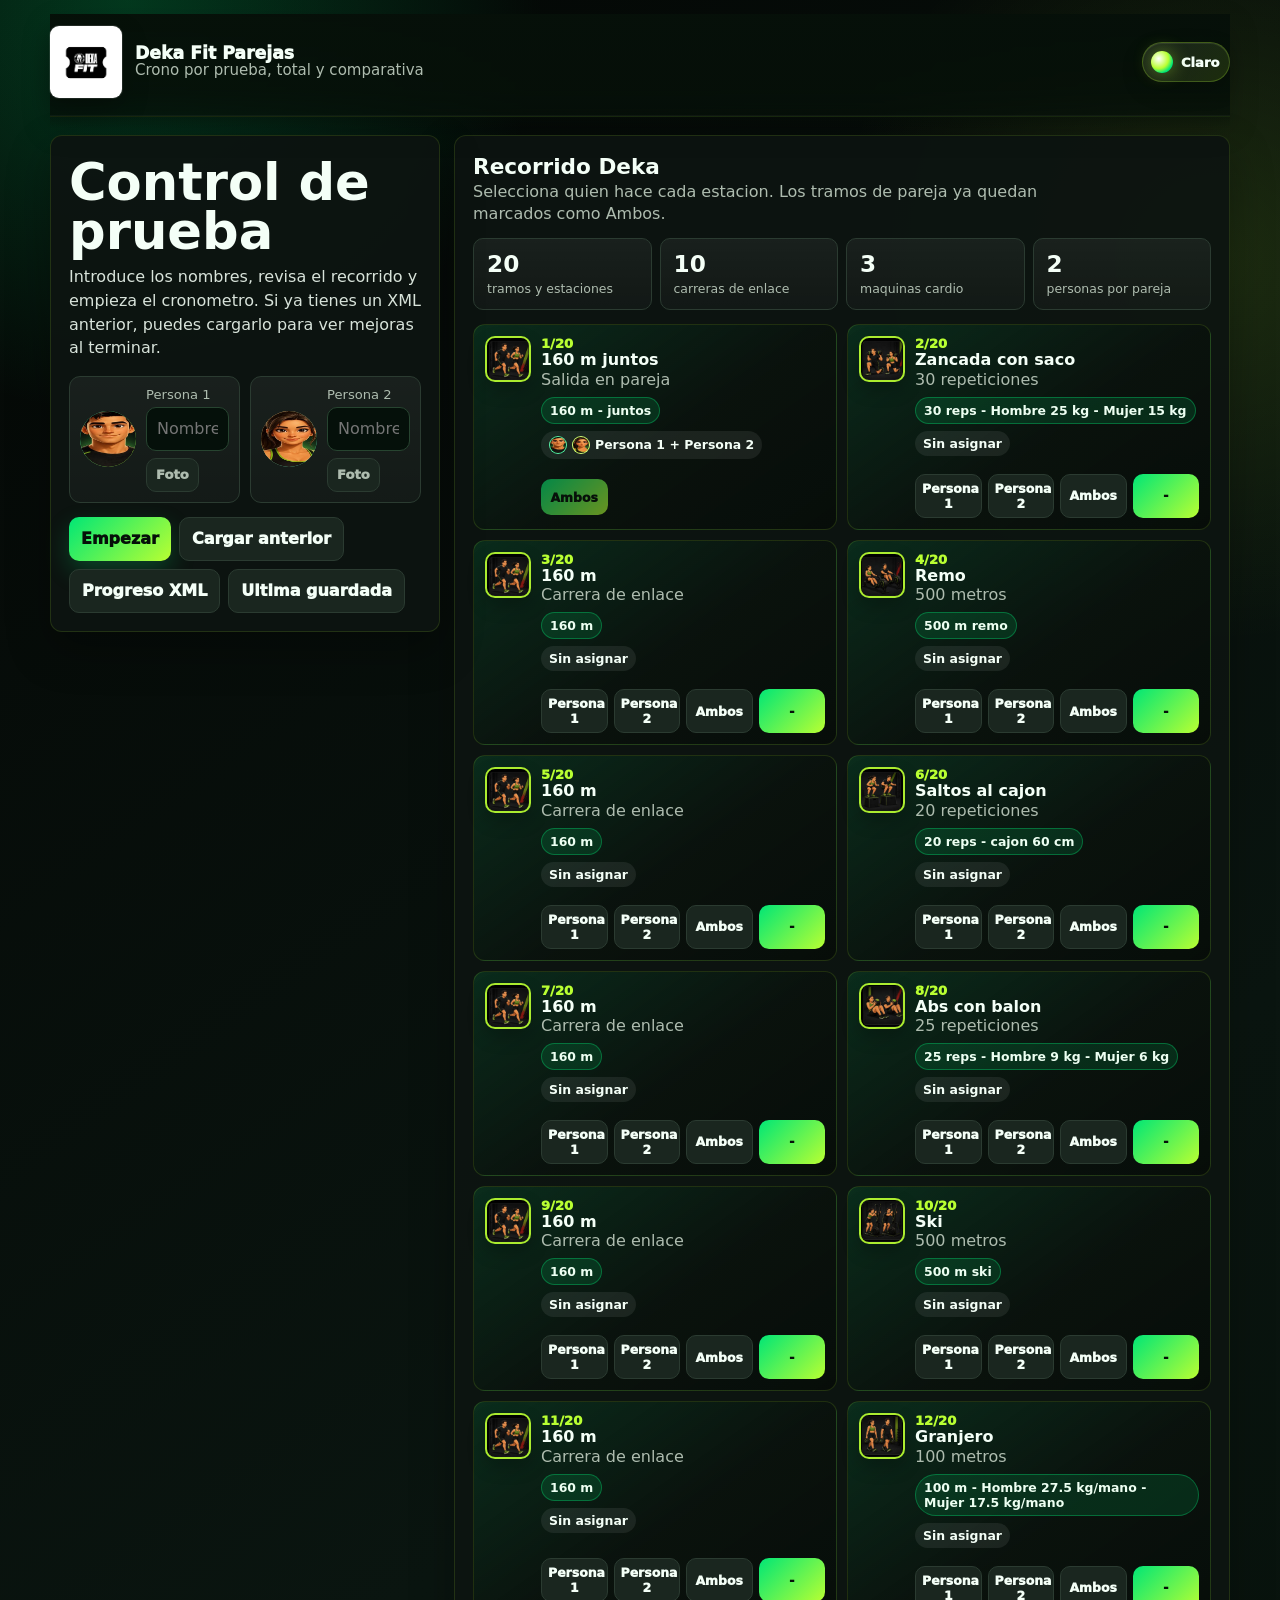
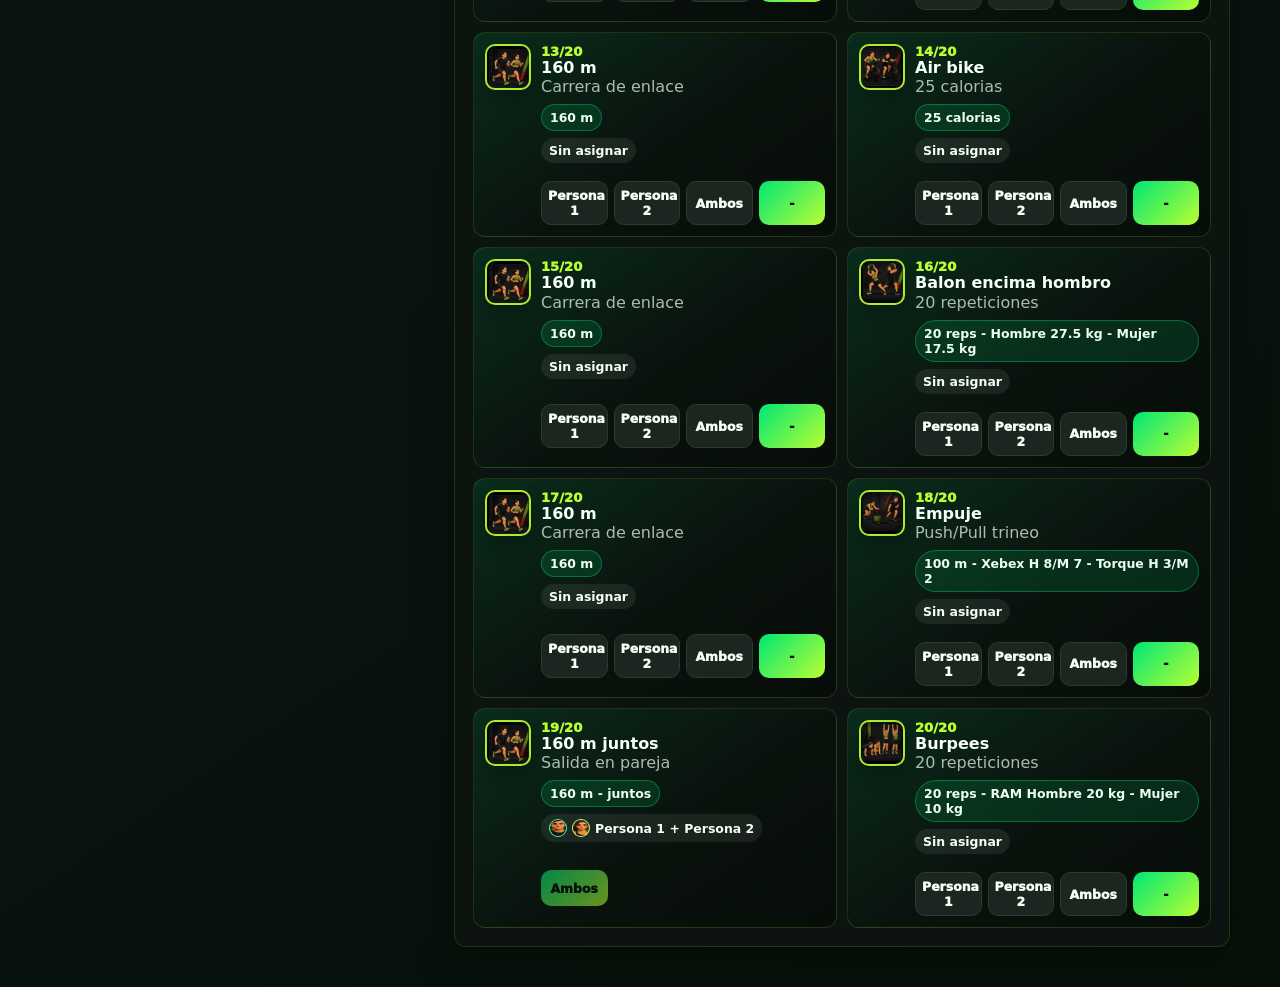
==== commit 357b7ee3: "Polish user-facing copy" ====
--- a/workout.html
+++ b/workout.html
@@ -33,7 +33,7 @@
         <section class="panel intro-panel">
           <div class="hero-image" aria-hidden="true"></div>
           <h2>Control de prueba</h2>
-          <p>Prepara la pareja, asigna estaciones con P1/P2/Ambos y carga una sesion anterior si quieres comparar parciales. Todo se puede corregir durante la prueba.</p>
+          <p>Introduce los nombres, revisa el recorrido y empieza el cronometro. Si ya tienes un XML anterior, puedes cargarlo para ver mejoras al terminar.</p>
 
           <div class="athletes">
             <article class="athlete-card" id="cardA">
@@ -68,7 +68,7 @@
 
         <section class="panel route-panel">
           <h2>Recorrido Deka</h2>
-          <p>Vista compacta del circuito. Usa los botones de cada prueba para asignarla sin cambios accidentales.</p>
+          <p>Selecciona quien hace cada estacion. Los tramos de pareja ya quedan marcados como Ambos.</p>
           <div class="metrics">
             <div><strong>20</strong><span>tramos y estaciones</span></div>
             <div><strong>10</strong><span>carreras de enlace</span></div>
@@ -142,7 +142,7 @@
             <button class="btn" id="copyBtn" type="button">Texto</button>
             <button class="btn" id="newBtn" type="button">Empezar</button>
           </div>
-          <p class="save-note">El XML es tu intento guardado: cargalo en otra sesion para comparar tiempos, personas y mejoras.</p>
+          <p class="save-note">Guarda el XML para conservar este intento. Podras cargarlo otro dia y comparar tiempos, personas y mejoras.</p>
           <div id="resultSplits"></div>
         </section>
 
@@ -164,7 +164,7 @@
   <div class="modal-back" id="editModal">
     <div class="modal">
       <h3 id="editTitle">Editar tiempo</h3>
-      <p class="muted">Ajusta minutos, segundos y decimas.</p>
+      <p class="muted">Corrige el tiempo si hubo un error durante la prueba.</p>
       <div class="edit-grid">
         <label>Min<input id="editMin" type="number" inputmode="numeric" min="0" value="0"></label>
         <label>Seg<input id="editSec" type="number" inputmode="numeric" min="0" max="59" value="0"></label>
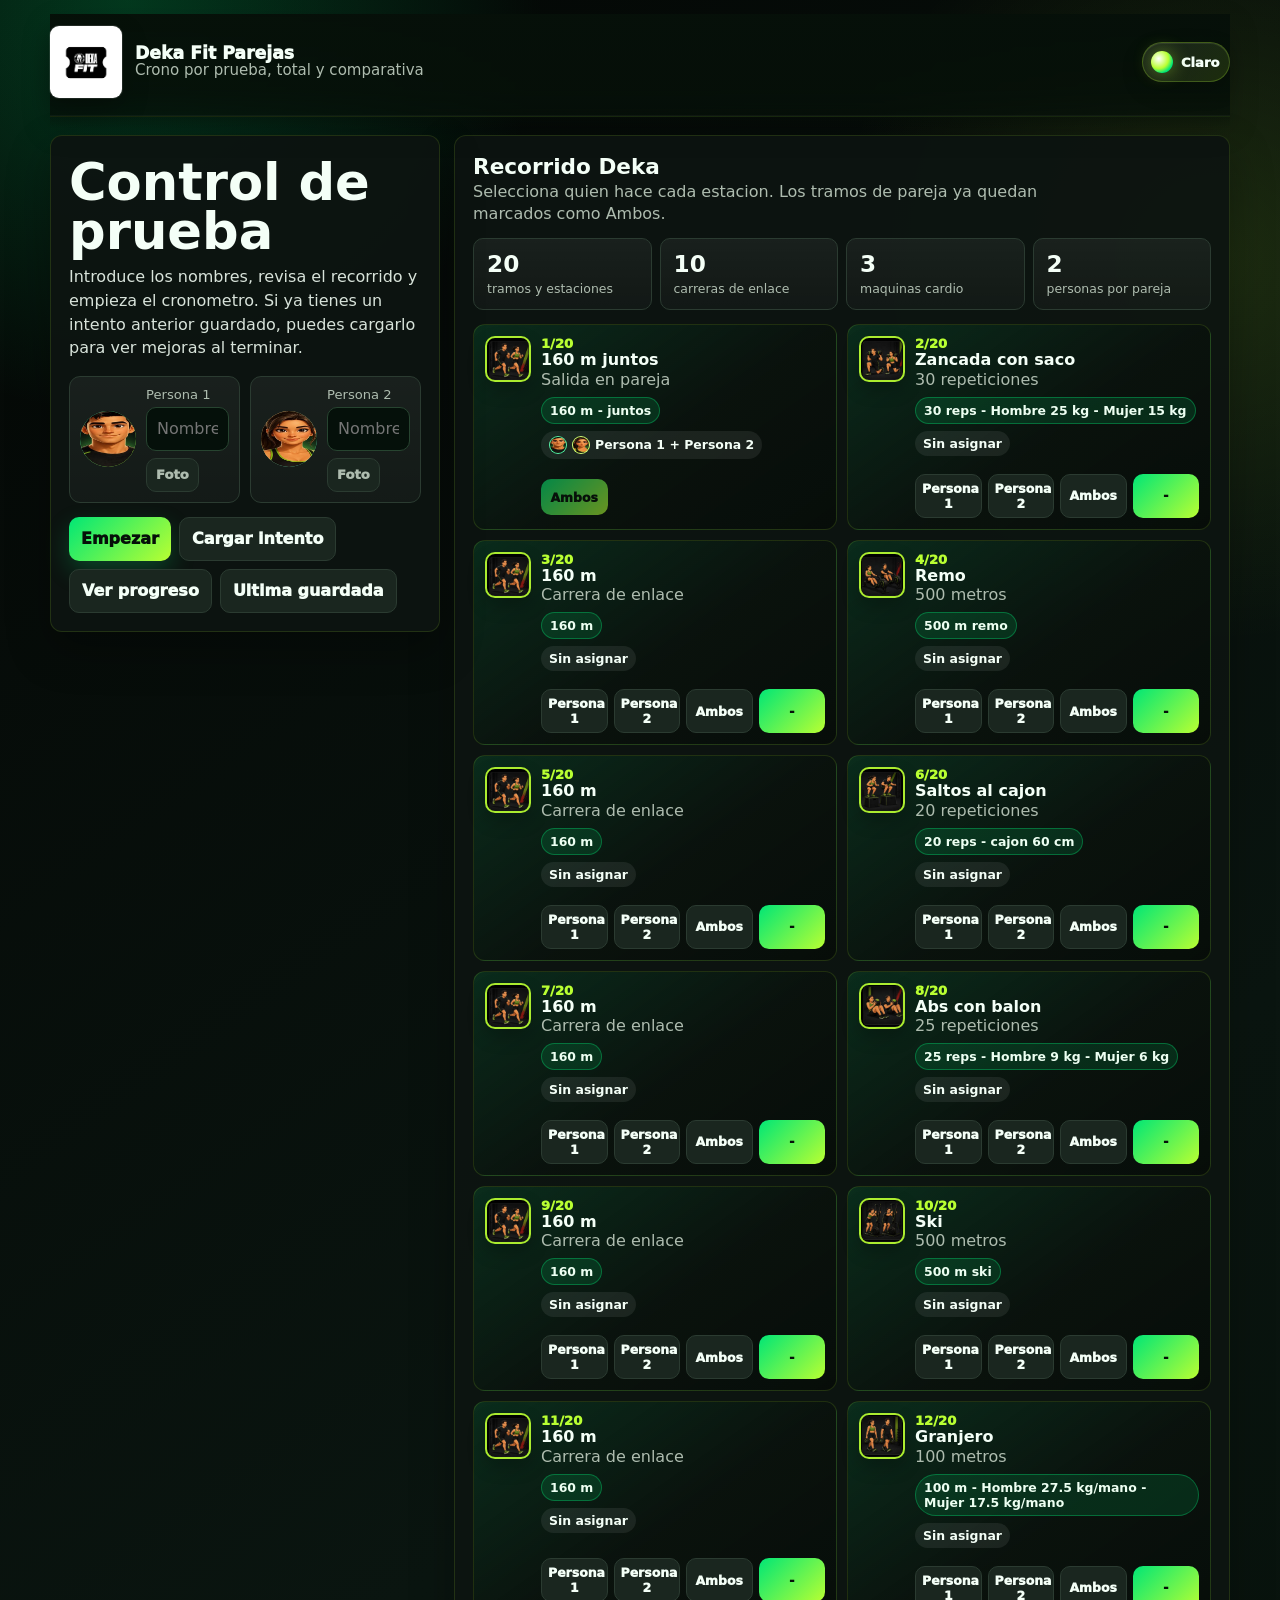
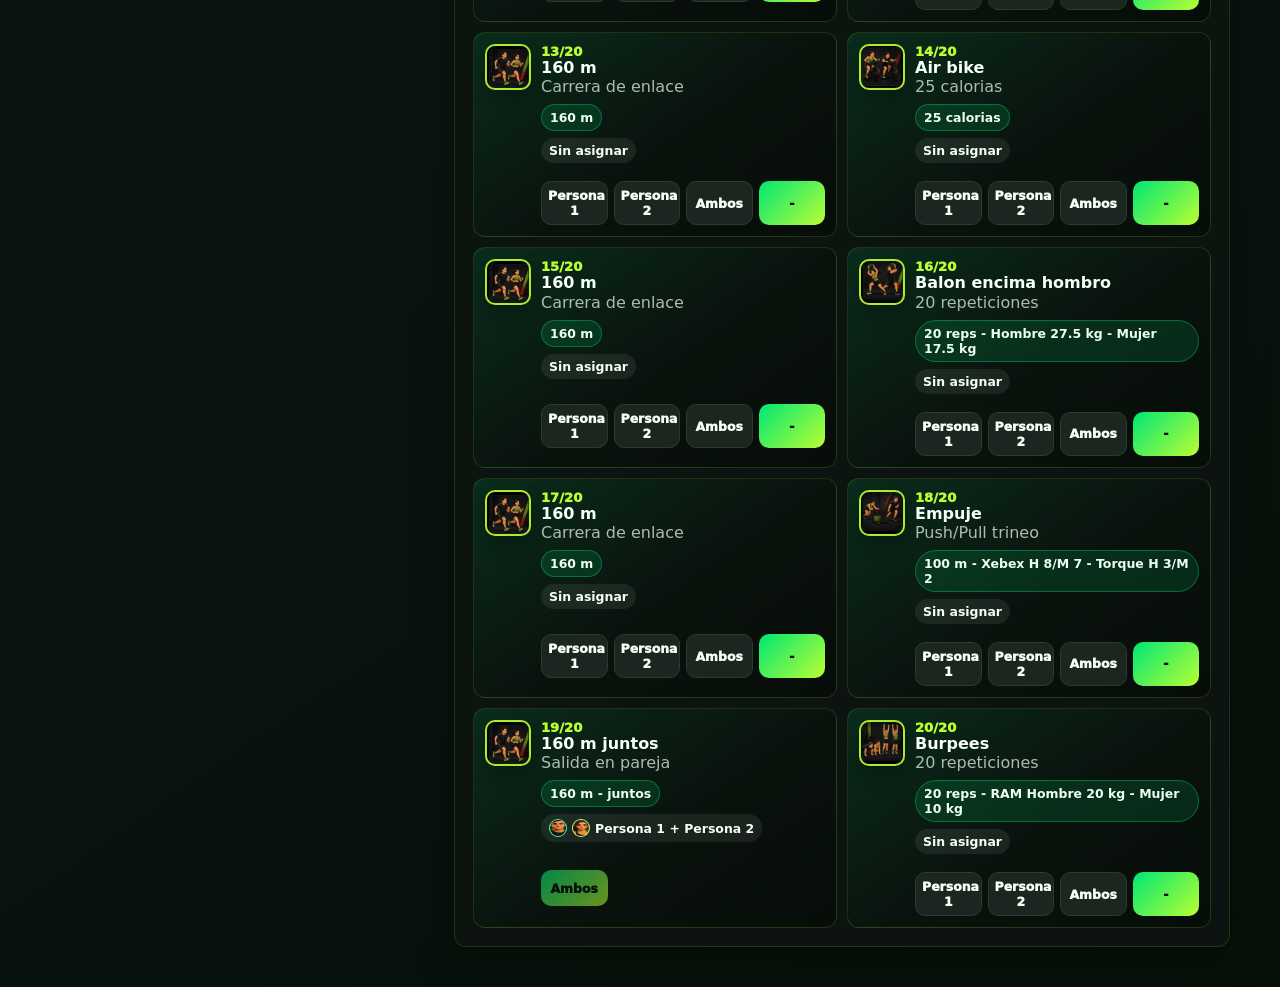
==== commit 45cadb07: "Improve saved attempt comparison UX" ====
--- a/workout.html
+++ b/workout.html
@@ -33,7 +33,7 @@
         <section class="panel intro-panel">
           <div class="hero-image" aria-hidden="true"></div>
           <h2>Control de prueba</h2>
-          <p>Introduce los nombres, revisa el recorrido y empieza el cronometro. Si ya tienes un XML anterior, puedes cargarlo para ver mejoras al terminar.</p>
+          <p>Introduce los nombres, revisa el recorrido y empieza el cronometro. Si ya tienes un intento anterior guardado, puedes cargarlo para ver mejoras al terminar.</p>
 
           <div class="athletes">
             <article class="athlete-card" id="cardA">
@@ -60,8 +60,8 @@
           <div class="actions">
             <button class="btn primary" id="startBtn" type="button">Empezar</button>
             <button class="btn" id="resumeBtn" type="button" hidden>Reanudar prueba</button>
-            <label class="btn file-btn">Cargar anterior<input id="importFile" type="file" accept=".xml,.json,application/xml,text/xml,application/json"></label>
-            <label class="btn file-btn">Progreso XML<input id="progressFiles" type="file" multiple accept=".xml,application/xml,text/xml"></label>
+            <label class="btn file-btn">Cargar intento<input id="importFile" type="file" accept=".xml,.json,application/xml,text/xml,application/json"></label>
+            <label class="btn file-btn">Ver progreso<input id="progressFiles" type="file" multiple accept=".xml,application/xml,text/xml"></label>
             <button class="btn" id="loadLastBtn" type="button">Ultima guardada</button>
           </div>
         </section>
@@ -136,20 +136,20 @@
           <div class="actions">
             <button class="btn primary" id="pngBtn" type="button">PNG normal</button>
             <button class="btn primary" id="comparePngBtn" type="button">PNG comparativo</button>
-            <button class="btn primary" id="xmlBtn" type="button">Guardar XML</button>
-            <label class="btn file-btn">Comparar XML<input id="resultImportFile" type="file" accept=".xml,.json,application/xml,text/xml,application/json"></label>
-            <label class="btn file-btn">Progreso XML<input id="progressFilesResults" type="file" multiple accept=".xml,application/xml,text/xml"></label>
+            <button class="btn primary" id="xmlBtn" type="button">Guardar intento</button>
+            <label class="btn file-btn">Comparar anterior<input id="resultImportFile" type="file" accept=".xml,.json,application/xml,text/xml,application/json"></label>
+            <label class="btn file-btn">Ver progreso<input id="progressFilesResults" type="file" multiple accept=".xml,application/xml,text/xml"></label>
             <button class="btn" id="copyBtn" type="button">Texto</button>
             <button class="btn" id="newBtn" type="button">Empezar</button>
           </div>
-          <p class="save-note">Guarda el XML para conservar este intento. Podras cargarlo otro dia y comparar tiempos, personas y mejoras.</p>
+          <p class="save-note">Guarda este intento para conservar tus tiempos. Podras cargarlo otro dia y comparar marcas, personas y mejoras.</p>
           <div id="resultSplits"></div>
         </section>
 
         <aside class="panel charts-panel">
           <h3>Ritmo y picos</h3>
           <div class="rhythm-chart" id="rhythmBox"></div>
-          <h3>Comparativa XML</h3>
+          <h3>Comparativa</h3>
           <div id="compareBox"></div>
           <div class="progress-panel"></div>
           <h3>Esfuerzo por persona</h3>
--- a/css/styles.css
+++ b/css/styles.css
@@ -238,6 +238,71 @@
 .progress-row { display: flex; justify-content: space-between; gap: 10px; padding: 7px 0; border-top: 1px solid rgba(255,255,255,.08); color: var(--muted); }
 .progress-row strong { color: var(--text); }
 .compare-empty { margin-top: 10px; }
+.compare-graph {
+  margin-top: 10px;
+  margin-bottom: 12px;
+  border: 1px solid var(--line);
+  border-radius: 12px;
+  overflow: hidden;
+  background: linear-gradient(180deg, rgba(255,255,255,.055), rgba(255,255,255,.02));
+}
+.compare-graph svg {
+  display: block;
+  width: 100%;
+  height: 150px;
+}
+.compare-graph .grid-line {
+  stroke: rgba(255,255,255,.09);
+  stroke-width: 1;
+}
+.compare-graph .scale-label {
+  fill: var(--muted);
+  font-size: 8px;
+  font-weight: 850;
+}
+.compare-graph .good-area { fill: rgba(0, 230, 118, .22); }
+.compare-graph .bad-area { fill: rgba(255, 95, 104, .22); }
+.compare-graph .prev-line {
+  fill: none;
+  stroke: rgba(255,255,255,.58);
+  stroke-width: 3;
+  stroke-linecap: round;
+  stroke-linejoin: round;
+}
+.compare-graph .now-line {
+  fill: none;
+  stroke: var(--lime);
+  stroke-width: 4;
+  stroke-linecap: round;
+  stroke-linejoin: round;
+}
+.compare-legend {
+  display: grid;
+  grid-template-columns: repeat(4, minmax(0, 1fr));
+  gap: 5px;
+  padding: 0 10px 10px;
+}
+.compare-legend span {
+  display: inline-flex;
+  align-items: center;
+  justify-content: center;
+  gap: 5px;
+  padding: 5px 4px;
+  border-radius: 7px;
+  background: rgba(255,255,255,.055);
+  color: var(--muted);
+  font-size: .68rem;
+  font-weight: 850;
+}
+.compare-legend i {
+  width: 10px;
+  height: 10px;
+  border-radius: 999px;
+}
+.prev-key { background: rgba(255,255,255,.58); }
+.now-key { background: var(--lime); }
+.good-key { background: var(--green); }
+.bad-key { background: var(--red); }
 .compare-row {
   display: grid;
   grid-template-columns: 34px minmax(0, 1fr) auto;
@@ -439,9 +504,12 @@
     linear-gradient(145deg, #effff3, #fbfff9 68%);
 }
 body.theme-light .rhythm-chart,
-body.theme-light .progress-chart {
+body.theme-light .progress-chart,
+body.theme-light .compare-graph {
   background: linear-gradient(180deg, rgba(6,16,9,.035), rgba(6,16,9,.015));
 }
+body.theme-light .compare-graph .grid-line { stroke: rgba(6,16,9,.08); }
+body.theme-light .compare-graph .prev-line { stroke: rgba(16,25,20,.42); }
 
 @media (min-width: 1180px) {
   .app { padding-left: 0; padding-right: 0; }
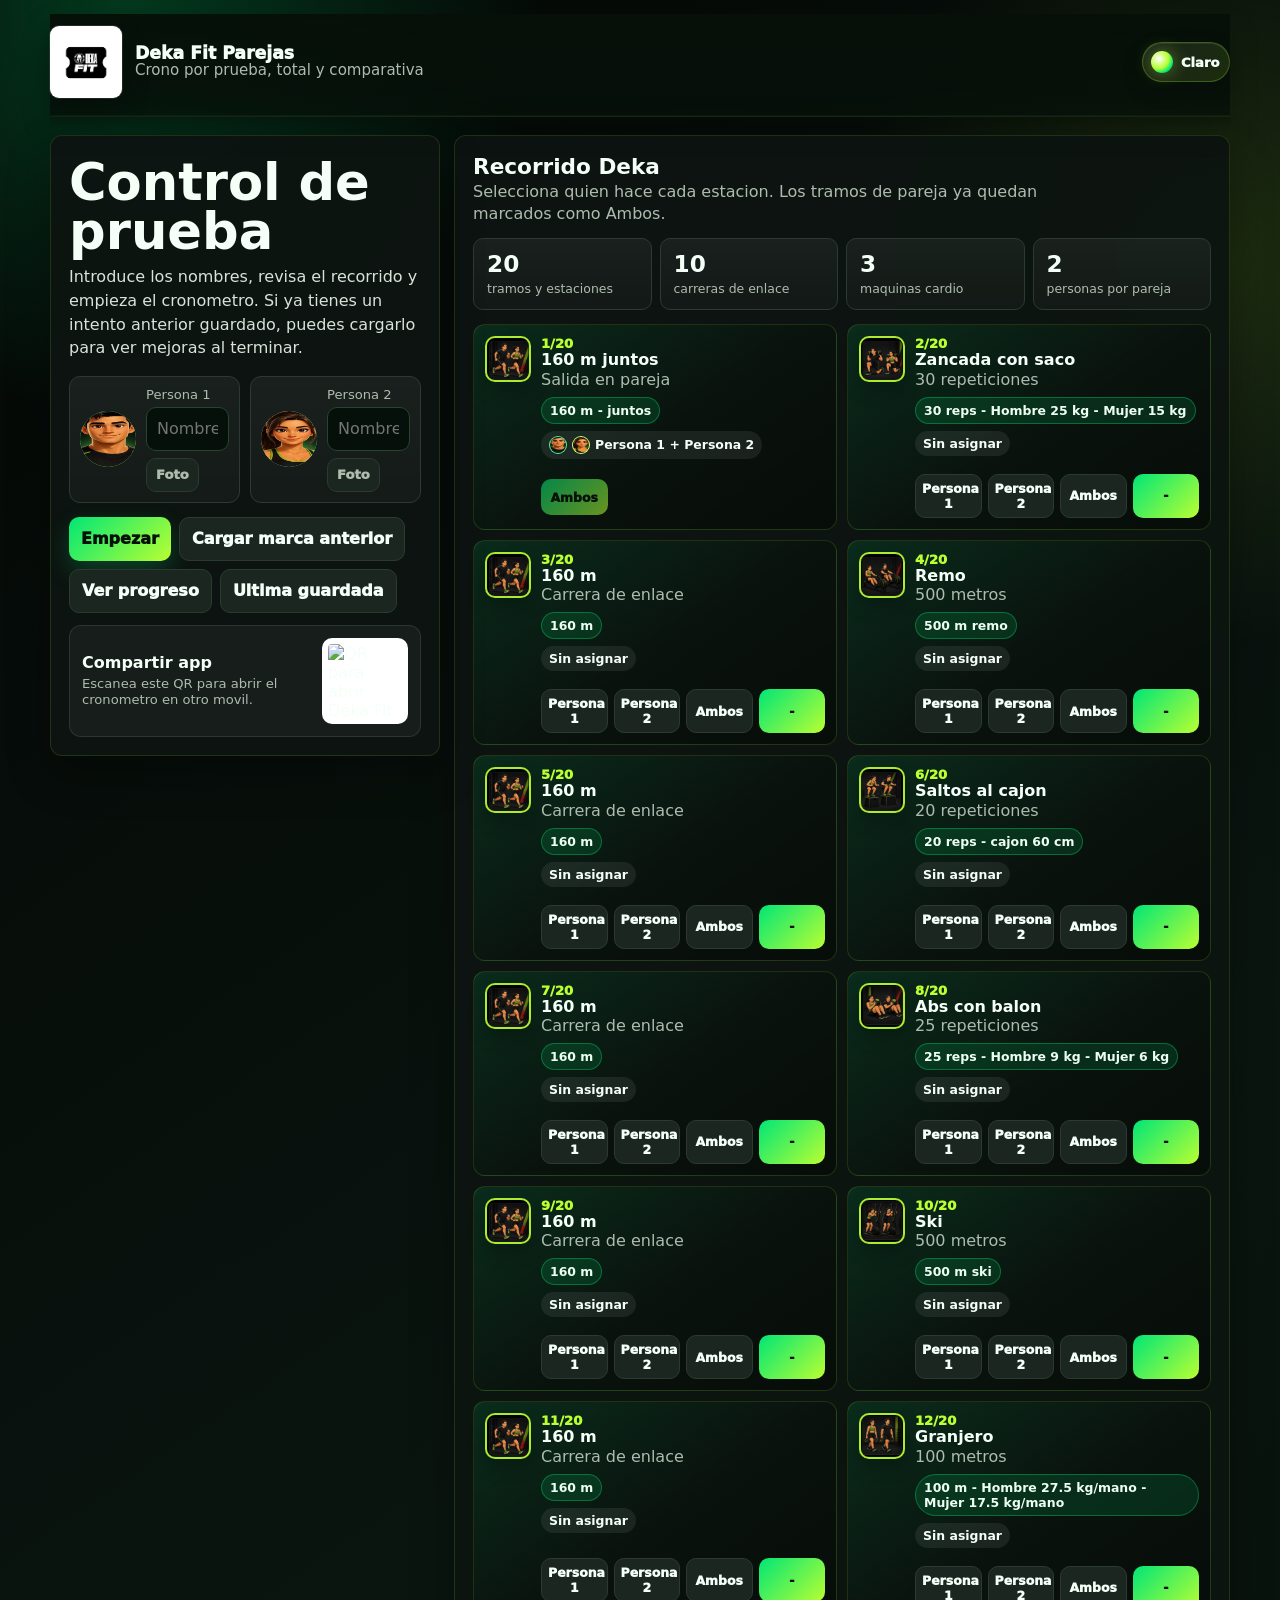
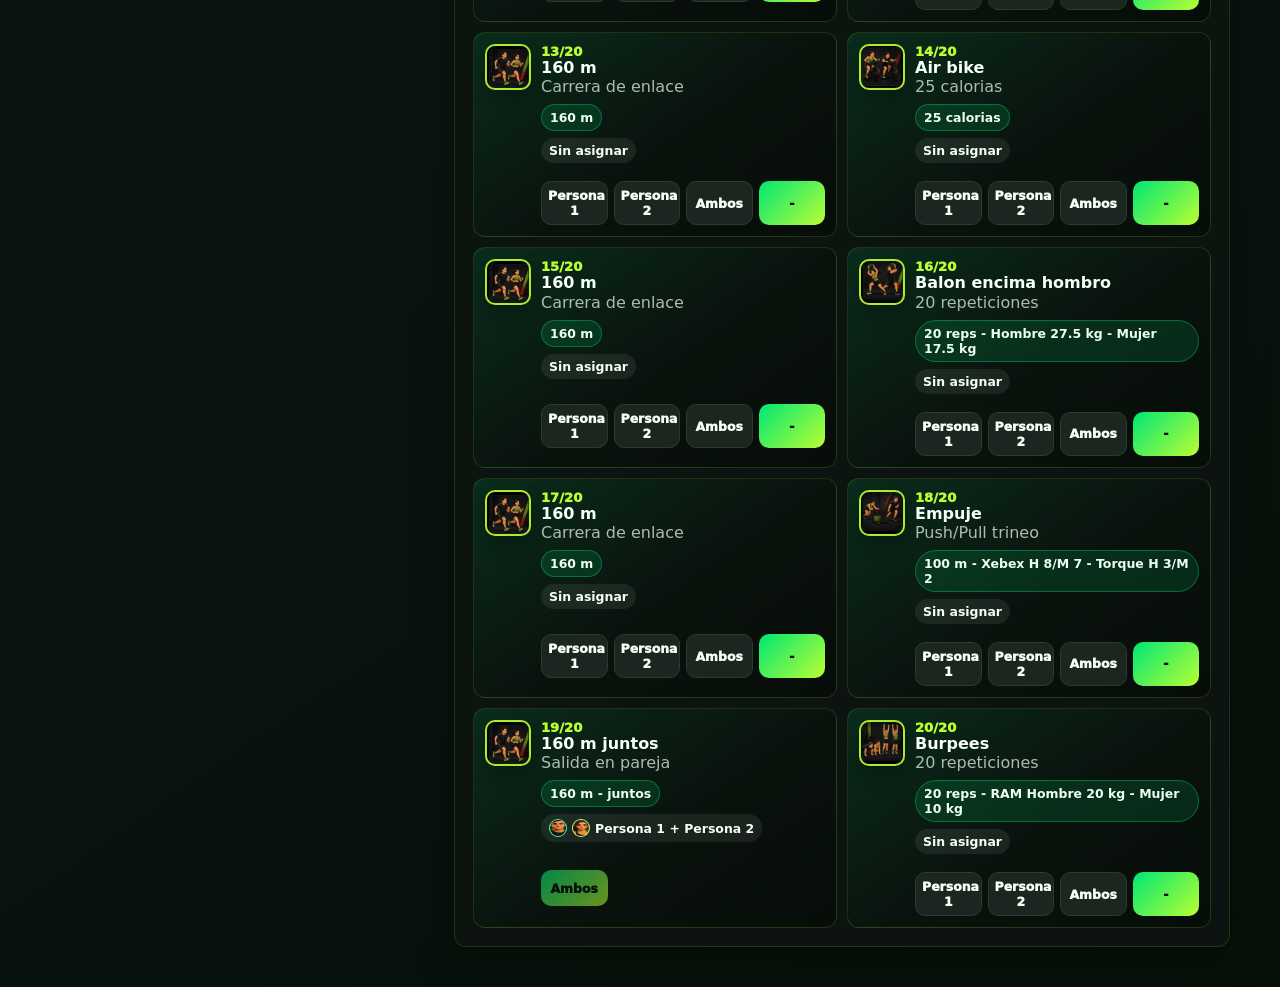
==== commit cc86ccc1: "Add competition mode sharing and comparison status" ====
--- a/workout.html
+++ b/workout.html
@@ -60,9 +60,17 @@
           <div class="actions">
             <button class="btn primary" id="startBtn" type="button">Empezar</button>
             <button class="btn" id="resumeBtn" type="button" hidden>Reanudar prueba</button>
-            <label class="btn file-btn">Cargar intento<input id="importFile" type="file" accept=".xml,.json,application/xml,text/xml,application/json"></label>
+            <label class="btn file-btn">Cargar marca anterior<input id="importFile" type="file" accept=".xml,.json,application/xml,text/xml,application/json"></label>
             <label class="btn file-btn">Ver progreso<input id="progressFiles" type="file" multiple accept=".xml,application/xml,text/xml"></label>
             <button class="btn" id="loadLastBtn" type="button">Ultima guardada</button>
+          </div>
+          <div class="compare-status-card" id="comparisonStatus" hidden></div>
+          <div class="share-card" id="shareCard" hidden>
+            <div>
+              <strong>Compartir app</strong>
+              <p>Escanea este QR para abrir el cronometro en otro movil.</p>
+            </div>
+            <img id="shareQr" alt="QR para abrir Deka Fit Parejas">
           </div>
         </section>
 
@@ -93,6 +101,7 @@
                 <p class="muted" id="stationDetail">Salida en pareja</p>
                 <span class="badge" id="stationStandard">160 m - juntos</span>
                 <div id="currentAssignee" class="assignee">Persona 1 + Persona 2</div>
+                <div id="currentAssignControls" class="current-assign"></div>
               </div>
               <div class="alarm" id="alarm" style="--p:0deg"><span>⏱</span></div>
             </div>
@@ -113,6 +122,8 @@
               <button class="btn primary next-btn" id="nextBtn" type="button">Pasar prueba</button>
               <button class="btn" id="prevBtn" type="button">Volver prueba</button>
               <button class="btn" id="editCurrentBtn" type="button">Editar tiempo</button>
+              <button class="btn" id="wakeBtn" type="button">Pantalla activa</button>
+              <button class="btn" id="competitionBtn" type="button">Modo competición</button>
               <button class="btn" id="pauseBtn" type="button">Pausar</button>
               <button class="btn danger" id="resetBtn" type="button">Reiniciar</button>
             </div>
@@ -137,11 +148,12 @@
             <button class="btn primary" id="pngBtn" type="button">PNG normal</button>
             <button class="btn primary" id="comparePngBtn" type="button">PNG comparativo</button>
             <button class="btn primary" id="xmlBtn" type="button">Guardar intento</button>
-            <label class="btn file-btn">Comparar anterior<input id="resultImportFile" type="file" accept=".xml,.json,application/xml,text/xml,application/json"></label>
+            <label class="btn file-btn">Cargar marca anterior<input id="resultImportFile" type="file" accept=".xml,.json,application/xml,text/xml,application/json"></label>
             <label class="btn file-btn">Ver progreso<input id="progressFilesResults" type="file" multiple accept=".xml,application/xml,text/xml"></label>
             <button class="btn" id="copyBtn" type="button">Texto</button>
             <button class="btn" id="newBtn" type="button">Empezar</button>
           </div>
+          <div class="compare-status-card" id="resultComparisonStatus" hidden></div>
           <p class="save-note">Guarda este intento para conservar tus tiempos. Podras cargarlo otro dia y comparar marcas, personas y mejoras.</p>
           <div id="resultSplits"></div>
         </section>
--- a/css/styles.css
+++ b/css/styles.css
@@ -19,6 +19,7 @@
 }
 
 * { box-sizing: border-box; }
+[hidden] { display: none !important; }
 html { min-height: 100%; -webkit-text-size-adjust: 100%; scroll-behavior: smooth; }
 body {
   margin: 0;
@@ -149,6 +150,50 @@
 .paused-btn { color: #061009; background: linear-gradient(135deg,#ffb020,#ffe08a); border: 0; }
 .file-btn { position: relative; overflow: hidden; display: inline-grid; place-items: center; }
 .file-btn input { position: absolute; inset: 0; opacity: 0; font-size: 120px; }
+.compare-status-card {
+  display: grid;
+  grid-template-columns: minmax(0, 1fr) auto auto;
+  gap: 10px;
+  align-items: center;
+  margin-top: 12px;
+  padding: 12px;
+  border-radius: 12px;
+  border: 1px solid rgba(185,255,50,.28);
+  background: linear-gradient(135deg, rgba(0,230,118,.12), rgba(185,255,50,.07));
+}
+.compare-status-card strong { display: block; font-size: .95rem; }
+.compare-status-card p { margin-top: 3px; color: var(--muted); font-size: .82rem; line-height: 1.25; }
+.compare-status-total {
+  color: var(--lime);
+  font-weight: 950;
+  font-variant-numeric: tabular-nums;
+  white-space: nowrap;
+}
+.share-card {
+  display: grid;
+  grid-template-columns: minmax(0, 1fr) 86px;
+  gap: 12px;
+  align-items: center;
+  margin-top: 12px;
+  padding: 12px;
+  border-radius: 12px;
+  border: 1px solid rgba(255,255,255,.10);
+  background: rgba(255,255,255,.045);
+}
+.share-card p {
+  margin-top: 4px;
+  margin-bottom: 0;
+  color: var(--muted);
+  font-size: .82rem;
+  line-height: 1.25;
+}
+.share-card img {
+  width: 86px;
+  height: 86px;
+  border-radius: 10px;
+  background: #fff;
+  padding: 6px;
+}
 
 .route-panel h2 { font-size: 1.35rem; }
 .route-panel > p { margin-top: 2px; line-height: 1.35; }
@@ -187,6 +232,24 @@
 .assign-row { grid-column: 2; display: grid; grid-template-columns: repeat(4, minmax(0, 1fr)); gap: 6px; margin-top: 8px; }
 .assign-btn { min-height: 36px; padding: 6px; font-size: .78rem; }
 .assign-btn.active { color: #061009; background: linear-gradient(135deg,var(--green),var(--lime)); border: 0; }
+.current-assign {
+  margin-top: 10px;
+  padding: 10px;
+  border: 1px solid rgba(185,255,50,.16);
+  border-radius: 12px;
+  background: rgba(255,255,255,.045);
+}
+.assign-title {
+  margin-bottom: 7px;
+  color: var(--muted);
+  font-size: .78rem;
+  font-weight: 850;
+}
+.current-assign-row {
+  display: grid;
+  grid-template-columns: repeat(4, minmax(0, 1fr));
+  gap: 6px;
+}
 
 .stage { overflow: hidden; }
 .stage-art { min-height: 180px; display: grid; place-items: center; text-align: center; background: radial-gradient(circle at 30% 20%, rgba(185,255,50,.17), transparent 13rem), linear-gradient(145deg,#083719,#07120b); border-bottom: 1px solid var(--line); padding: 18px; }
@@ -206,6 +269,19 @@
 .timers strong { display: block; font-size: clamp(2rem, 6vw, 3rem); line-height: 1; }
 .workout-actions { position: sticky; bottom: max(8px, env(safe-area-inset-bottom)); z-index: 5; padding-top: 10px; background: linear-gradient(180deg, transparent, rgba(13,21,17,.98) 35%); }
 .workout-actions .next-btn { min-height: 62px; font-size: 1.12rem; flex: 1 1 220px; }
+.competition-mode .topbar { position: static; }
+.competition-mode .workout-grid { grid-template-columns: 1fr; }
+.competition-mode .history-panel,
+.competition-mode .stage-art,
+.competition-mode .adjust-actions,
+.competition-mode #currentAssignControls { display: none; }
+.competition-mode .stage-body { padding: clamp(16px, 4vw, 28px); }
+.competition-mode .station-head { align-items: center; }
+.competition-mode .station-head h2 { font-size: clamp(2.6rem, 8vw, 5rem); }
+.competition-mode .timers strong { font-size: clamp(3.2rem, 10vw, 6.5rem); }
+.competition-mode .workout-actions { display: grid; grid-template-columns: 1fr 1fr; }
+.competition-mode .workout-actions .next-btn { grid-column: 1 / 3; min-height: 86px; font-size: 1.35rem; }
+.competition-mode .workout-actions #competitionBtn { color: #061009; background: linear-gradient(135deg,var(--green),var(--lime)); border: 0; }
 .history-panel { max-height: 78vh; overflow: auto; }
 .split-row, .result-row, .chart-row { display: grid; grid-template-columns: 34px 1fr auto; gap: 9px; align-items: center; padding: 10px 0; border-bottom: 1px solid rgba(255,255,255,.08); }
 .split-row.current { color: var(--lime); }
@@ -548,6 +624,7 @@
   .route-list { grid-template-columns: 1fr; }
   .station-card { grid-template-columns: 44px 1fr; }
   .assign-row { grid-column: 1 / 3; }
+  .current-assign-row { grid-template-columns: repeat(2, minmax(0, 1fr)); }
   .stage-art { min-height: 130px; }
   .stage-body { padding: 14px; }
   .station-head { align-items: center; }
